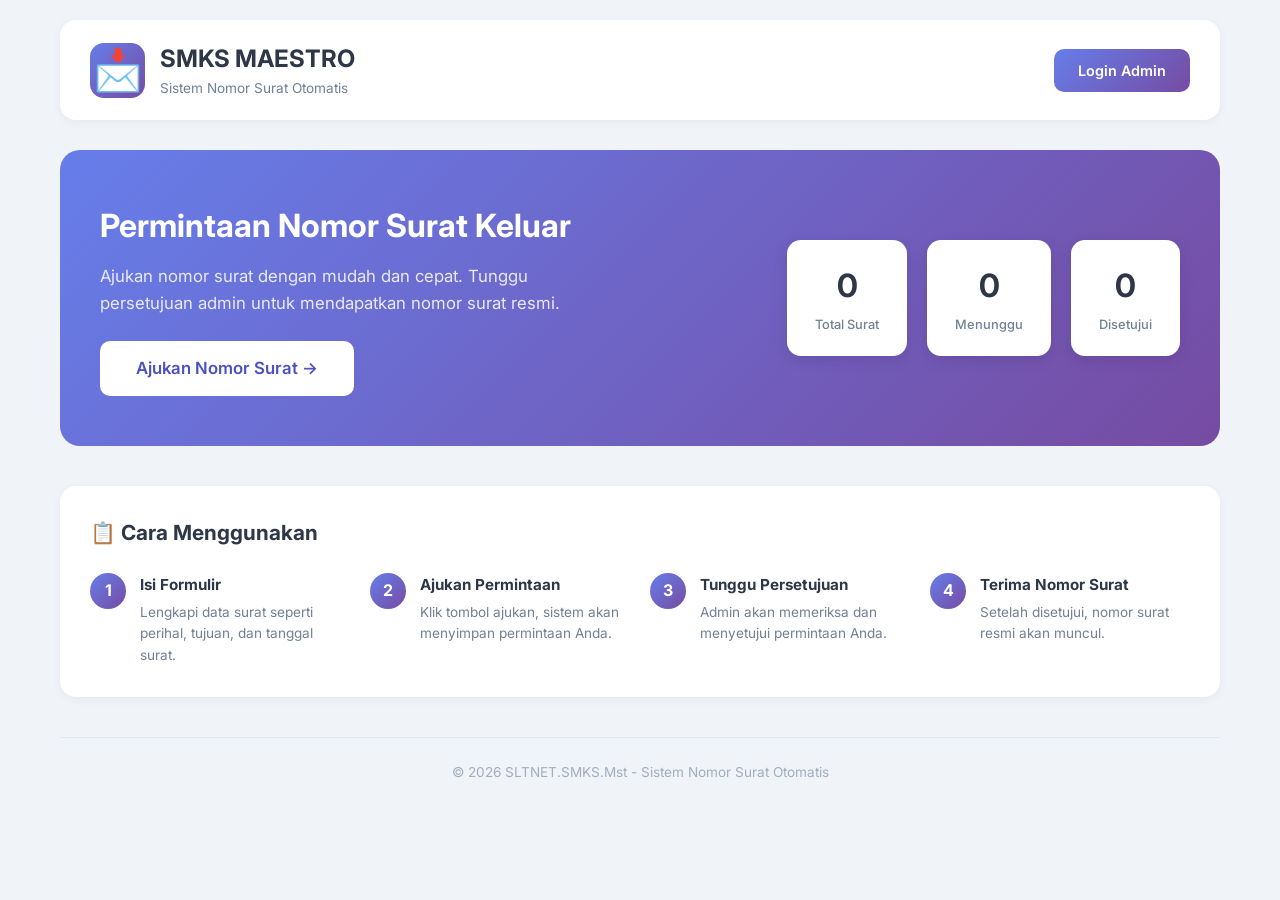
==== index.html @ 5c55c755 "First commit: SMKS MAESTRO Surat Otomatis" ====
<!DOCTYPE html>
<html lang="id">
<head>
    <meta charset="UTF-8" />
    <meta name="viewport" content="width=device-width, initial-scale=1.0" />
    <title>SMKS MAESTRO - Sistem Nomor Surat Otomatis</title>
    <link rel="stylesheet" href="assets/style.css" />
    <link href="https://fonts.googleapis.com/css2?family=Inter:wght@400;500;600;700&display=swap" rel="stylesheet" />
</head>
<body>
    <div class="container">
        <!-- Header -->
        <header class="header">
            <div class="logo-section">
                <div class="logo-icon">📩</div>
                <div>
                    <h1>SMKS MAESTRO</h1>
                    <p class="subtitle">Sistem Nomor Surat Otomatis</p>
                </div>
            </div>
            <div class="header-actions">
                <a href="login.html" class="btn btn-primary">Login Admin</a>
            </div>
        </header>

        <!-- Hero Section -->
        <section class="hero">
            <div class="hero-content">
                <h2>Permintaan Nomor Surat Keluar</h2>
                <p>Ajukan nomor surat dengan mudah dan cepat. Tunggu persetujuan admin untuk mendapatkan nomor surat resmi.</p>
                <a href="form-surat.html" class="btn btn-large btn-success">Ajukan Nomor Surat →</a>
            </div>
            <div class="hero-image">
                <div class="hero-stats">
                    <div class="stat-card">
                        <span class="stat-number" id="totalSurat">0</span>
                        <span class="stat-label">Total Surat</span>
                    </div>
                    <div class="stat-card">
                        <span class="stat-number" id="menunggu">0</span>
                        <span class="stat-label">Menunggu</span>
                    </div>
                    <div class="stat-card">
                        <span class="stat-number" id="disetujui">0</span>
                        <span class="stat-label">Disetujui</span>
                    </div>
                </div>
            </div>
        </section>

        <!-- Cara Penggunaan -->
        <section class="how-to">
            <h3>📋 Cara Menggunakan</h3>
            <div class="steps">
                <div class="step">
                    <div class="step-number">1</div>
                    <div class="step-content">
                        <h4>Isi Formulir</h4>
                        <p>Lengkapi data surat seperti perihal, tujuan, dan tanggal surat.</p>
                    </div>
                </div>
                <div class="step">
                    <div class="step-number">2</div>
                    <div class="step-content">
                        <h4>Ajukan Permintaan</h4>
                        <p>Klik tombol ajukan, sistem akan menyimpan permintaan Anda.</p>
                    </div>
                </div>
                <div class="step">
                    <div class="step-number">3</div>
                    <div class="step-content">
                        <h4>Tunggu Persetujuan</h4>
                        <p>Admin akan memeriksa dan menyetujui permintaan Anda.</p>
                    </div>
                </div>
                <div class="step">
                    <div class="step-number">4</div>
                    <div class="step-content">
                        <h4>Terima Nomor Surat</h4>
                        <p>Setelah disetujui, nomor surat resmi akan muncul.</p>
                    </div>
                </div>
            </div>
        </section>

        <!-- Footer -->
        <footer class="footer">
            <p>&copy; 2026 SLTNET.SMKS.Mst - Sistem Nomor Surat Otomatis</p>
        </footer>
    </div>

    <script src="assets/script.js"></script>
</body>
</html>
---- assets/style.css ----
/* ===== RESET & BASE ===== */
* {
    margin: 0;
    padding: 0;
    box-sizing: border-box;
}

body {
    font-family: 'Inter', -apple-system, BlinkMacSystemFont, sans-serif;
    background: #f0f4f8;
    color: #1a202c;
    line-height: 1.6;
    min-height: 100vh;
}

.container {
    max-width: 1200px;
    margin: 0 auto;
    padding: 20px;
}

/* ===== HEADER ===== */
.header {
    background: white;
    border-radius: 16px;
    padding: 20px 30px;
    box-shadow: 0 2px 10px rgba(0, 0, 0, 0.05);
    display: flex;
    justify-content: space-between;
    align-items: center;
    flex-wrap: wrap;
    gap: 15px;
    margin-bottom: 30px;
}

.logo-section {
    display: flex;
    align-items: center;
    gap: 15px;
}

.logo-icon {
    font-size: 2.5rem;
    background: linear-gradient(135deg, #667eea 0%, #764ba2 100%);
    width: 55px;
    height: 55px;
    border-radius: 14px;
    display: flex;
    align-items: center;
    justify-content: center;
}

.logo-section h1 {
    font-size: 1.5rem;
    font-weight: 700;
    color: #2d3748;
}

.subtitle {
    font-size: 0.85rem;
    color: #718096;
}

.header-actions {
    display: flex;
    gap: 10px;
    align-items: center;
    flex-wrap: wrap;
}

.admin-badge {
    background: #ebf4ff;
    color: #4c51bf;
    padding: 6px 14px;
    border-radius: 20px;
    font-size: 0.85rem;
    font-weight: 600;
}

/* ===== BUTTONS ===== */
.btn {
    display: inline-block;
    padding: 10px 24px;
    border: none;
    border-radius: 10px;
    font-size: 0.9rem;
    font-weight: 600;
    cursor: pointer;
    text-decoration: none;
    transition: all 0.2s ease;
}

.btn:hover {
    transform: translateY(-2px);
    box-shadow: 0 4px 12px rgba(0, 0, 0, 0.15);
}

.btn-primary {
    background: linear-gradient(135deg, #667eea 0%, #764ba2 100%);
    color: white;
}

.btn-success {
    background: linear-gradient(135deg, #48bb78 0%, #38a169 100%);
    color: white;
}

.btn-danger {
    background: linear-gradient(135deg, #fc8181 0%, #e53e3e 100%);
    color: white;
}

.btn-warning {
    background: linear-gradient(135deg, #f6ad55 0%, #ed8936 100%);
    color: white;
}

.btn-secondary {
    background: #e2e8f0;
    color: #2d3748;
}

.btn-large {
    padding: 14px 36px;
    font-size: 1.05rem;
}

.btn-full {
    width: 100%;
    justify-content: center;
}

.btn-filter {
    padding: 6px 16px;
    background: #edf2f7;
    color: #4a5568;
    border-radius: 20px;
    font-size: 0.85rem;
}

.btn-filter.active {
    background: #4c51bf;
    color: white;
}

/* ===== HERO ===== */
.hero {
    background: linear-gradient(135deg, #667eea 0%, #764ba2 100%);
    border-radius: 20px;
    padding: 50px 40px;
    display: flex;
    justify-content: space-between;
    align-items: center;
    flex-wrap: wrap;
    gap: 30px;
    margin-bottom: 40px;
}

.hero-content {
    flex: 1;
    min-width: 280px;
}

.hero-content h2 {
    color: white;
    font-size: 2rem;
    font-weight: 700;
    margin-bottom: 12px;
}

.hero-content p {
    color: rgba(255, 255, 255, 0.85);
    font-size: 1.05rem;
    margin-bottom: 24px;
    max-width: 500px;
}

.hero-content .btn {
    background: white;
    color: #4c51bf;
}

.hero-content .btn:hover {
    background: #f7fafc;
}

.hero-stats {
    display: flex;
    gap: 20px;
    flex-wrap: wrap;
}

.stat-card {
    background: white;
    border-radius: 14px;
    padding: 20px 28px;
    text-align: center;
    min-width: 100px;
    box-shadow: 0 4px 15px rgba(0, 0, 0, 0.1);
}

.stat-number {
    display: block;
    font-size: 2rem;
    font-weight: 700;
    color: #2d3748;
}

.stat-label {
    font-size: 0.8rem;
    color: #718096;
    font-weight: 500;
}

/* ===== HOW TO USE ===== */
.how-to {
    background: white;
    border-radius: 16px;
    padding: 30px;
    margin-bottom: 40px;
    box-shadow: 0 2px 10px rgba(0, 0, 0, 0.05);
}

.how-to h3 {
    font-size: 1.3rem;
    margin-bottom: 24px;
    color: #2d3748;
}

.steps {
    display: grid;
    grid-template-columns: repeat(auto-fit, minmax(200px, 1fr));
    gap: 20px;
}

.step {
    display: flex;
    align-items: flex-start;
    gap: 14px;
}

.step-number {
    background: linear-gradient(135deg, #667eea 0%, #764ba2 100%);
    color: white;
    width: 36px;
    height: 36px;
    border-radius: 50%;
    display: flex;
    align-items: center;
    justify-content: center;
    font-weight: 700;
    flex-shrink: 0;
}

.step-content h4 {
    font-size: 0.95rem;
    color: #2d3748;
    margin-bottom: 4px;
}

.step-content p {
    font-size: 0.85rem;
    color: #718096;
}

/* ===== FORM ===== */
.form-section {
    margin-bottom: 40px;
}

.form-card {
    background: white;
    border-radius: 16px;
    padding: 30px 35px;
    box-shadow: 0 2px 10px rgba(0, 0, 0, 0.05);
}

.form-card h3 {
    font-size: 1.3rem;
    margin-bottom: 8px;
    color: #2d3748;
}

.form-card h4 {
    font-size: 1.1rem;
    margin-bottom: 12px;
    color: #2d3748;
}

.form-info {
    color: #718096;
    margin-bottom: 24px;
    font-size: 0.95rem;
}

.form-group {
    margin-bottom: 20px;
}

.form-group label {
    display: block;
    font-weight: 600;
    font-size: 0.9rem;
    color: #2d3748;
    margin-bottom: 6px;
}

.form-group .required {
    color: #e53e3e;
}

.form-group input,
.form-group select,
.form-group textarea {
    width: 100%;
    padding: 12px 16px;
    border: 2px solid #e2e8f0;
    border-radius: 10px;
    font-size: 0.95rem;
    font-family: inherit;
    transition: border-color 0.2s;
    background: #f7fafc;
}

.form-group input:focus,
.form-group select:focus {
    outline: none;
    border-color: #667eea;
    background: white;
}

.form-group input[readonly] {
    background: #edf2f7;
    color: #4a5568;
}

.form-hint {
    display: block;
    font-size: 0.8rem;
    color: #a0aec0;
    margin-top: 4px;
}

.form-actions {
    display: flex;
    gap: 12px;
    flex-wrap: wrap;
    margin-top: 8px;
}

/* ===== PREVIEW ===== */
.preview-box {
    background: #f7fafc;
    border-radius: 12px;
    padding: 20px 24px;
    margin: 20px 0;
    border: 2px dashed #e2e8f0;
}

.preview-box h4 {
    font-size: 0.95rem;
    color: #4a5568;
    margin-bottom: 12px;
}

.preview-content {
    display: flex;
    gap: 8px;
    padding: 4px 0;
    font-size: 0.9rem;
}

.preview-label {
    font-weight: 600;
    color: #4a5568;
    min-width: 130px;
}

.preview-result {
    margin-top: 8px;
    padding-top: 10px;
    border-top: 2px solid #e2e8f0;
    font-weight: 700;
    color: #2d3748;
    font-size: 1rem;
}

.preview-note {
    font-size: 0.8rem;
    color: #e53e3e;
    margin-top: 10px;
    font-weight: 500;
}

/* ===== STATS GRID ===== */
.stats-grid {
    display: grid;
    grid-template-columns: repeat(auto-fit, minmax(160px, 1fr));
    gap: 16px;
    margin-bottom: 30px;
}

.stats-grid .stat-card {
    background: white;
    border-radius: 14px;
    padding: 20px;
    text-align: center;
    box-shadow: 0 2px 10px rgba(0, 0, 0, 0.05);
}

.stat-menunggu .stat-number {
    color: #ed8936;
}
.stat-disetujui .stat-number {
    color: #38a169;
}
.stat-ditolak .stat-number {
    color: #e53e3e;
}

/* ===== ADMIN MENU ===== */
.admin-menu {
    background: white;
    border-radius: 16px;
    padding: 30px;
    margin-bottom: 30px;
    box-shadow: 0 2px 10px rgba(0, 0, 0, 0.05);
}

.admin-menu h3 {
    font-size: 1.2rem;
    margin-bottom: 20px;
    color: #2d3748;
}

.menu-grid {
    display: grid;
    grid-template-columns: repeat(auto-fit, minmax(180px, 1fr));
    gap: 16px;
}

.menu-card {
    background: #f7fafc;
    border-radius: 12px;
    padding: 20px;
    text-align: center;
    text-decoration: none;
    color: #2d3748;
    transition: all 0.2s ease;
    border: 2px solid transparent;
}

.menu-card:hover {
    border-color: #667eea;
    transform: translateY(-3px);
    box-shadow: 0 4px 12px rgba(0, 0, 0, 0.08);
}

.menu-icon {
    font-size: 2rem;
    display: block;
    margin-bottom: 8px;
}

.menu-card h4 {
    font-size: 0.95rem;
    margin-bottom: 4px;
}

.menu-card p {
    font-size: 0.8rem;
    color: #718096;
}

/* ===== TABLES ===== */
.table-container {
    overflow-x: auto;
    margin-top: 16px;
}

table {
    width: 100%;
    border-collapse: collapse;
    font-size: 0.9rem;
}

table thead {
    background: #f7fafc;
}

table th {
    padding: 12px 16px;
    text-align: left;
    font-weight: 600;
    color: #4a5568;
    border-bottom: 2px solid #e2e8f0;
}

table td {
    padding: 12px 16px;
    border-bottom: 1px solid #e2e8f0;
    vertical-align: middle;
}

table tr:hover {
    background: #f7fafc;
}

.status-badge {
    padding: 4px 12px;
    border-radius: 20px;
    font-size: 0.75rem;
    font-weight: 600;
    display: inline-block;
}

.status-menunggu {
    background: #fefcbf;
    color: #975a16;
}

.status-disetujui {
    background: #c6f6d5;
    color: #276749;
}

.status-ditolak {
    background: #fed7d7;
    color: #9b2c2c;
}

/* ===== LOGIN ===== */
.login-container {
    display: flex;
    justify-content: center;
    align-items: center;
    min-height: 80vh;
}

.login-card {
    background: white;
    border-radius: 20px;
    padding: 40px 45px;
    max-width: 420px;
    width: 100%;
    box-shadow: 0 10px 40px rgba(0, 0, 0, 0.08);
}

.login-header {
    text-align: center;
    margin-bottom: 30px;
}

.login-icon {
    font-size: 3.5rem;
    display: block;
    margin-bottom: 10px;
}

.login-header h2 {
    font-size: 1.5rem;
    color: #2d3748;
}

.login-header p {
    color: #718096;
    font-size: 0.9rem;
}

.login-footer {
    text-align: center;
    margin-top: 20px;
    font-size: 0.9rem;
}

.login-footer a {
    color: #667eea;
    text-decoration: none;
}

/* ===== SETTINGS ===== */
.setting-section {
    margin-bottom: 24px;
}

.setting-card {
    background: white;
    border-radius: 16px;
    padding: 25px 30px;
    box-shadow: 0 2px 10px rgba(0, 0, 0, 0.05);
}

.setting-danger {
    border-left: 4px solid #e53e3e;
}

.setting-card h4 {
    font-size: 1.05rem;
    color: #2d3748;
    margin-bottom: 6px;
}

.setting-desc {
    color: #718096;
    font-size: 0.9rem;
    margin-bottom: 16px;
}

.info-card {
    background: white;
    border-radius: 16px;
    padding: 25px 30px;
    box-shadow: 0 2px 10px rgba(0, 0, 0, 0.05);
    margin-bottom: 24px;
}

.info-grid {
    display: grid;
    grid-template-columns: repeat(auto-fit, minmax(150px, 1fr));
    gap: 16px;
}

.info-item {
    padding: 10px 0;
}

.info-label {
    display: block;
    font-size: 0.8rem;
    color: #a0aec0;
    font-weight: 500;
}

.info-value {
    display: block;
    font-size: 1.3rem;
    font-weight: 700;
    color: #2d3748;
}

/* ===== ALERT ===== */
.alert {
    padding: 14px 18px;
    border-radius: 10px;
    margin: 12px 0;
    font-weight: 500;
    display: none;
}

.alert-success {
    background: #c6f6d5;
    color: #276749;
    border: 1px solid #9ae6b4;
    display: block;
}

.alert-danger {
    background: #fed7d7;
    color: #9b2c2c;
    border: 1px solid #feb2b2;
    display: block;
}

.alert-warning {
    background: #fefcbf;
    color: #975a16;
    border: 1px solid #f6e05e;
    display: block;
}

.alert-info {
    background: #bee3f8;
    color: #2a69ac;
    border: 1px solid #90cdf4;
    display: block;
}

/* ===== FILTER ===== */
.filter-actions {
    display: flex;
    gap: 8px;
    flex-wrap: wrap;
    margin: 16px 0 12px;
}

/* ===== FOOTER ===== */
.footer {
    text-align: center;
    padding: 24px 0 12px;
    color: #a0aec0;
    font-size: 0.85rem;
    border-top: 1px solid #e2e8f0;
    margin-top: 20px;
}

/* ===== RESPONSIVE ===== */
@media (max-width: 768px) {
    .header {
        flex-direction: column;
        align-items: stretch;
        text-align: center;
        padding: 16px 20px;
    }

    .logo-section {
        justify-content: center;
    }

    .hero {
        padding: 30px 20px;
        text-align: center;
    }

    .hero-content p {
        margin-left: auto;
        margin-right: auto;
    }

    .form-card {
        padding: 20px;
    }

    .login-card {
        padding: 30px 24px;
    }

    .stats-grid {
        grid-template-columns: repeat(2, 1fr);
    }

    .menu-grid {
        grid-template-columns: repeat(2, 1fr);
    }

    .steps {
        grid-template-columns: 1fr;
    }

    .preview-content {
        flex-direction: column;
        gap: 2px;
    }

    .preview-label {
        min-width: unset;
    }

    .form-actions {
        flex-direction: column;
    }

    .form-actions .btn {
        width: 100%;
        text-align: center;
    }
}

@media (max-width: 480px) {
    .container {
        padding: 12px;
    }

    .hero-content h2 {
        font-size: 1.5rem;
    }

    .stats-grid {
        grid-template-columns: 1fr 1fr;
    }

    .menu-grid {
        grid-template-columns: 1fr 1fr;
    }

    .stat-card {
        padding: 14px 16px;
    }

    .stat-number {
        font-size: 1.5rem;
    }

    .header-actions {
        justify-content: center;
    }
}
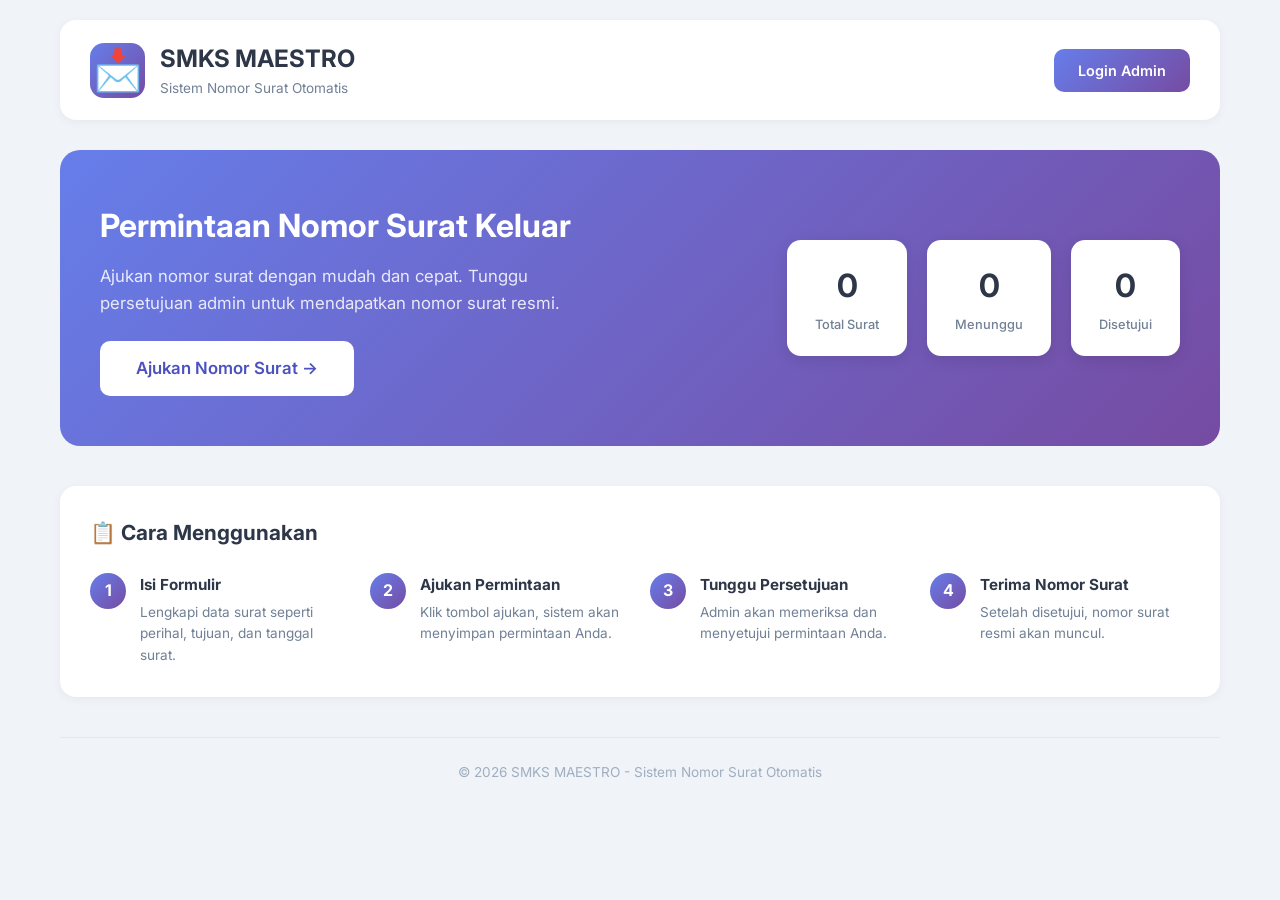
==== commit de0974d6: "SMKS MAESTRO - Sistem Nomor Surat Otomatis UPDATE" ====
--- a/index.html
+++ b/index.html
@@ -30,20 +30,18 @@
                 <p>Ajukan nomor surat dengan mudah dan cepat. Tunggu persetujuan admin untuk mendapatkan nomor surat resmi.</p>
                 <a href="form-surat.html" class="btn btn-large btn-success">Ajukan Nomor Surat →</a>
             </div>
-            <div class="hero-image">
-                <div class="hero-stats">
-                    <div class="stat-card">
-                        <span class="stat-number" id="totalSurat">0</span>
-                        <span class="stat-label">Total Surat</span>
-                    </div>
-                    <div class="stat-card">
-                        <span class="stat-number" id="menunggu">0</span>
-                        <span class="stat-label">Menunggu</span>
-                    </div>
-                    <div class="stat-card">
-                        <span class="stat-number" id="disetujui">0</span>
-                        <span class="stat-label">Disetujui</span>
-                    </div>
+            <div class="hero-stats">
+                <div class="stat-card">
+                    <span class="stat-number" id="totalSurat">0</span>
+                    <span class="stat-label">Total Surat</span>
+                </div>
+                <div class="stat-card">
+                    <span class="stat-number" id="menunggu">0</span>
+                    <span class="stat-label">Menunggu</span>
+                </div>
+                <div class="stat-card">
+                    <span class="stat-number" id="disetujui">0</span>
+                    <span class="stat-label">Disetujui</span>
                 </div>
             </div>
         </section>
@@ -83,9 +81,8 @@
             </div>
         </section>
 
-        <!-- Footer -->
         <footer class="footer">
-            <p>&copy; 2026 SLTNET.SMKS.Mst - Sistem Nomor Surat Otomatis</p>
+            <p>&copy; 2026 SMKS MAESTRO - Sistem Nomor Surat Otomatis</p>
         </footer>
     </div>
 
--- a/assets/style.css
+++ b/assets/style.css
@@ -24,7 +24,7 @@
     background: white;
     border-radius: 16px;
     padding: 20px 30px;
-    box-shadow: 0 2px 10px rgba(0, 0, 0, 0.05);
+    box-shadow: 0 2px 10px rgba(0,0,0,0.05);
     display: flex;
     justify-content: space-between;
     align-items: center;
@@ -92,43 +92,16 @@
 
 .btn:hover {
     transform: translateY(-2px);
-    box-shadow: 0 4px 12px rgba(0, 0, 0, 0.15);
-}
-
-.btn-primary {
-    background: linear-gradient(135deg, #667eea 0%, #764ba2 100%);
-    color: white;
-}
-
-.btn-success {
-    background: linear-gradient(135deg, #48bb78 0%, #38a169 100%);
-    color: white;
-}
-
-.btn-danger {
-    background: linear-gradient(135deg, #fc8181 0%, #e53e3e 100%);
-    color: white;
-}
-
-.btn-warning {
-    background: linear-gradient(135deg, #f6ad55 0%, #ed8936 100%);
-    color: white;
-}
-
-.btn-secondary {
-    background: #e2e8f0;
-    color: #2d3748;
-}
-
-.btn-large {
-    padding: 14px 36px;
-    font-size: 1.05rem;
-}
-
-.btn-full {
-    width: 100%;
-    justify-content: center;
-}
+    box-shadow: 0 4px 12px rgba(0,0,0,0.15);
+}
+
+.btn-primary { background: linear-gradient(135deg, #667eea 0%, #764ba2 100%); color: white; }
+.btn-success { background: linear-gradient(135deg, #48bb78 0%, #38a169 100%); color: white; }
+.btn-danger { background: linear-gradient(135deg, #fc8181 0%, #e53e3e 100%); color: white; }
+.btn-warning { background: linear-gradient(135deg, #f6ad55 0%, #ed8936 100%); color: white; }
+.btn-secondary { background: #e2e8f0; color: #2d3748; }
+.btn-large { padding: 14px 36px; font-size: 1.05rem; }
+.btn-full { width: 100%; justify-content: center; }
 
 .btn-filter {
     padding: 6px 16px;
@@ -156,33 +129,11 @@
     margin-bottom: 40px;
 }
 
-.hero-content {
-    flex: 1;
-    min-width: 280px;
-}
-
-.hero-content h2 {
-    color: white;
-    font-size: 2rem;
-    font-weight: 700;
-    margin-bottom: 12px;
-}
-
-.hero-content p {
-    color: rgba(255, 255, 255, 0.85);
-    font-size: 1.05rem;
-    margin-bottom: 24px;
-    max-width: 500px;
-}
-
-.hero-content .btn {
-    background: white;
-    color: #4c51bf;
-}
-
-.hero-content .btn:hover {
-    background: #f7fafc;
-}
+.hero-content { flex: 1; min-width: 280px; }
+.hero-content h2 { color: white; font-size: 2rem; font-weight: 700; margin-bottom: 12px; }
+.hero-content p { color: rgba(255,255,255,0.85); font-size: 1.05rem; margin-bottom: 24px; max-width: 500px; }
+.hero-content .btn { background: white; color: #4c51bf; }
+.hero-content .btn:hover { background: #f7fafc; }
 
 .hero-stats {
     display: flex;
@@ -196,21 +147,11 @@
     padding: 20px 28px;
     text-align: center;
     min-width: 100px;
-    box-shadow: 0 4px 15px rgba(0, 0, 0, 0.1);
-}
-
-.stat-number {
-    display: block;
-    font-size: 2rem;
-    font-weight: 700;
-    color: #2d3748;
-}
-
-.stat-label {
-    font-size: 0.8rem;
-    color: #718096;
-    font-weight: 500;
-}
+    box-shadow: 0 4px 15px rgba(0,0,0,0.1);
+}
+
+.stat-number { display: block; font-size: 2rem; font-weight: 700; color: #2d3748; }
+.stat-label { font-size: 0.8rem; color: #718096; font-weight: 500; }
 
 /* ===== HOW TO USE ===== */
 .how-to {
@@ -218,14 +159,10 @@
     border-radius: 16px;
     padding: 30px;
     margin-bottom: 40px;
-    box-shadow: 0 2px 10px rgba(0, 0, 0, 0.05);
-}
-
-.how-to h3 {
-    font-size: 1.3rem;
-    margin-bottom: 24px;
-    color: #2d3748;
-}
+    box-shadow: 0 2px 10px rgba(0,0,0,0.05);
+}
+
+.how-to h3 { font-size: 1.3rem; margin-bottom: 24px; color: #2d3748; }
 
 .steps {
     display: grid;
@@ -252,66 +189,27 @@
     flex-shrink: 0;
 }
 
-.step-content h4 {
-    font-size: 0.95rem;
-    color: #2d3748;
-    margin-bottom: 4px;
-}
-
-.step-content p {
-    font-size: 0.85rem;
-    color: #718096;
-}
+.step-content h4 { font-size: 0.95rem; color: #2d3748; margin-bottom: 4px; }
+.step-content p { font-size: 0.85rem; color: #718096; }
 
 /* ===== FORM ===== */
-.form-section {
-    margin-bottom: 40px;
-}
+.form-section { margin-bottom: 40px; }
 
 .form-card {
     background: white;
     border-radius: 16px;
     padding: 30px 35px;
-    box-shadow: 0 2px 10px rgba(0, 0, 0, 0.05);
-}
-
-.form-card h3 {
-    font-size: 1.3rem;
-    margin-bottom: 8px;
-    color: #2d3748;
-}
-
-.form-card h4 {
-    font-size: 1.1rem;
-    margin-bottom: 12px;
-    color: #2d3748;
-}
-
-.form-info {
-    color: #718096;
-    margin-bottom: 24px;
-    font-size: 0.95rem;
-}
-
-.form-group {
-    margin-bottom: 20px;
-}
-
-.form-group label {
-    display: block;
-    font-weight: 600;
-    font-size: 0.9rem;
-    color: #2d3748;
-    margin-bottom: 6px;
-}
-
-.form-group .required {
-    color: #e53e3e;
-}
-
-.form-group input,
-.form-group select,
-.form-group textarea {
+    box-shadow: 0 2px 10px rgba(0,0,0,0.05);
+}
+
+.form-card h3 { font-size: 1.3rem; margin-bottom: 8px; color: #2d3748; }
+.form-card h4 { font-size: 1.1rem; margin-bottom: 12px; color: #2d3748; }
+.form-info { color: #718096; margin-bottom: 24px; font-size: 0.95rem; }
+
+.form-group { margin-bottom: 20px; }
+.form-group label { display: block; font-weight: 600; font-size: 0.9rem; color: #2d3748; margin-bottom: 6px; }
+.form-group .required { color: #e53e3e; }
+.form-group input, .form-group select {
     width: 100%;
     padding: 12px 16px;
     border: 2px solid #e2e8f0;
@@ -321,25 +219,16 @@
     transition: border-color 0.2s;
     background: #f7fafc;
 }
-
-.form-group input:focus,
-.form-group select:focus {
+.form-group input:focus, .form-group select:focus {
     outline: none;
     border-color: #667eea;
     background: white;
 }
-
 .form-group input[readonly] {
     background: #edf2f7;
     color: #4a5568;
 }
-
-.form-hint {
-    display: block;
-    font-size: 0.8rem;
-    color: #a0aec0;
-    margin-top: 4px;
-}
+.form-hint { display: block; font-size: 0.8rem; color: #a0aec0; margin-top: 4px; }
 
 .form-actions {
     display: flex;
@@ -356,41 +245,11 @@
     margin: 20px 0;
     border: 2px dashed #e2e8f0;
 }
-
-.preview-box h4 {
-    font-size: 0.95rem;
-    color: #4a5568;
-    margin-bottom: 12px;
-}
-
-.preview-content {
-    display: flex;
-    gap: 8px;
-    padding: 4px 0;
-    font-size: 0.9rem;
-}
-
-.preview-label {
-    font-weight: 600;
-    color: #4a5568;
-    min-width: 130px;
-}
-
-.preview-result {
-    margin-top: 8px;
-    padding-top: 10px;
-    border-top: 2px solid #e2e8f0;
-    font-weight: 700;
-    color: #2d3748;
-    font-size: 1rem;
-}
-
-.preview-note {
-    font-size: 0.8rem;
-    color: #e53e3e;
-    margin-top: 10px;
-    font-weight: 500;
-}
+.preview-box h4 { font-size: 0.95rem; color: #4a5568; margin-bottom: 12px; }
+.preview-content { display: flex; gap: 8px; padding: 4px 0; font-size: 0.9rem; flex-wrap: wrap; }
+.preview-label { font-weight: 600; color: #4a5568; min-width: 130px; }
+.preview-result { margin-top: 8px; padding-top: 10px; border-top: 2px solid #e2e8f0; font-weight: 700; color: #2d3748; font-size: 1rem; }
+.preview-note { font-size: 0.8rem; color: #e53e3e; margin-top: 10px; font-weight: 500; }
 
 /* ===== STATS GRID ===== */
 .stats-grid {
@@ -399,24 +258,10 @@
     gap: 16px;
     margin-bottom: 30px;
 }
-
-.stats-grid .stat-card {
-    background: white;
-    border-radius: 14px;
-    padding: 20px;
-    text-align: center;
-    box-shadow: 0 2px 10px rgba(0, 0, 0, 0.05);
-}
-
-.stat-menunggu .stat-number {
-    color: #ed8936;
-}
-.stat-disetujui .stat-number {
-    color: #38a169;
-}
-.stat-ditolak .stat-number {
-    color: #e53e3e;
-}
+.stats-grid .stat-card { background: white; border-radius: 14px; padding: 20px; text-align: center; box-shadow: 0 2px 10px rgba(0,0,0,0.05); }
+.stat-menunggu .stat-number { color: #ed8936; }
+.stat-disetujui .stat-number { color: #38a169; }
+.stat-ditolak .stat-number { color: #e53e3e; }
 
 /* ===== ADMIN MENU ===== */
 .admin-menu {
@@ -424,21 +269,14 @@
     border-radius: 16px;
     padding: 30px;
     margin-bottom: 30px;
-    box-shadow: 0 2px 10px rgba(0, 0, 0, 0.05);
-}
-
-.admin-menu h3 {
-    font-size: 1.2rem;
-    margin-bottom: 20px;
-    color: #2d3748;
-}
-
+    box-shadow: 0 2px 10px rgba(0,0,0,0.05);
+}
+.admin-menu h3 { font-size: 1.2rem; margin-bottom: 20px; color: #2d3748; }
 .menu-grid {
     display: grid;
     grid-template-columns: repeat(auto-fit, minmax(180px, 1fr));
     gap: 16px;
 }
-
 .menu-card {
     background: #f7fafc;
     border-radius: 12px;
@@ -449,62 +287,18 @@
     transition: all 0.2s ease;
     border: 2px solid transparent;
 }
-
-.menu-card:hover {
-    border-color: #667eea;
-    transform: translateY(-3px);
-    box-shadow: 0 4px 12px rgba(0, 0, 0, 0.08);
-}
-
-.menu-icon {
-    font-size: 2rem;
-    display: block;
-    margin-bottom: 8px;
-}
-
-.menu-card h4 {
-    font-size: 0.95rem;
-    margin-bottom: 4px;
-}
-
-.menu-card p {
-    font-size: 0.8rem;
-    color: #718096;
-}
+.menu-card:hover { border-color: #667eea; transform: translateY(-3px); box-shadow: 0 4px 12px rgba(0,0,0,0.08); }
+.menu-icon { font-size: 2rem; display: block; margin-bottom: 8px; }
+.menu-card h4 { font-size: 0.95rem; margin-bottom: 4px; }
+.menu-card p { font-size: 0.8rem; color: #718096; }
 
 /* ===== TABLES ===== */
-.table-container {
-    overflow-x: auto;
-    margin-top: 16px;
-}
-
-table {
-    width: 100%;
-    border-collapse: collapse;
-    font-size: 0.9rem;
-}
-
-table thead {
-    background: #f7fafc;
-}
-
-table th {
-    padding: 12px 16px;
-    text-align: left;
-    font-weight: 600;
-    color: #4a5568;
-    border-bottom: 2px solid #e2e8f0;
-}
-
-table td {
-    padding: 12px 16px;
-    border-bottom: 1px solid #e2e8f0;
-    vertical-align: middle;
-}
-
-table tr:hover {
-    background: #f7fafc;
-}
+.table-container { overflow-x: auto; margin-top: 16px; }
+table { width: 100%; border-collapse: collapse; font-size: 0.9rem; }
+table thead { background: #f7fafc; }
+table th { padding: 12px 16px; text-align: left; font-weight: 600; color: #4a5568; border-bottom: 2px solid #e2e8f0; }
+table td { padding: 12px 16px; border-bottom: 1px solid #e2e8f0; vertical-align: middle; }
+table tr:hover { background: #f7fafc; }
 
 .status-badge {
     padding: 4px 12px;
@@ -513,21 +307,9 @@
     font-weight: 600;
     display: inline-block;
 }
-
-.status-menunggu {
-    background: #fefcbf;
-    color: #975a16;
-}
-
-.status-disetujui {
-    background: #c6f6d5;
-    color: #276749;
-}
-
-.status-ditolak {
-    background: #fed7d7;
-    color: #9b2c2c;
-}
+.status-menunggu { background: #fefcbf; color: #975a16; }
+.status-disetujui { background: #c6f6d5; color: #276749; }
+.status-ditolak { background: #fed7d7; color: #9b2c2c; }
 
 /* ===== LOGIN ===== */
 .login-container {
@@ -536,107 +318,48 @@
     align-items: center;
     min-height: 80vh;
 }
-
 .login-card {
     background: white;
     border-radius: 20px;
     padding: 40px 45px;
     max-width: 420px;
     width: 100%;
-    box-shadow: 0 10px 40px rgba(0, 0, 0, 0.08);
-}
-
-.login-header {
-    text-align: center;
-    margin-bottom: 30px;
-}
-
-.login-icon {
-    font-size: 3.5rem;
-    display: block;
-    margin-bottom: 10px;
-}
-
-.login-header h2 {
-    font-size: 1.5rem;
-    color: #2d3748;
-}
-
-.login-header p {
-    color: #718096;
-    font-size: 0.9rem;
-}
-
-.login-footer {
-    text-align: center;
-    margin-top: 20px;
-    font-size: 0.9rem;
-}
-
-.login-footer a {
-    color: #667eea;
-    text-decoration: none;
-}
+    box-shadow: 0 10px 40px rgba(0,0,0,0.08);
+}
+.login-header { text-align: center; margin-bottom: 30px; }
+.login-icon { font-size: 3.5rem; display: block; margin-bottom: 10px; }
+.login-header h2 { font-size: 1.5rem; color: #2d3748; }
+.login-header p { color: #718096; font-size: 0.9rem; }
+.login-footer { text-align: center; margin-top: 20px; font-size: 0.9rem; }
+.login-footer a { color: #667eea; text-decoration: none; }
 
 /* ===== SETTINGS ===== */
-.setting-section {
+.setting-section { margin-bottom: 24px; }
+.setting-card {
+    background: white;
+    border-radius: 16px;
+    padding: 25px 30px;
+    box-shadow: 0 2px 10px rgba(0,0,0,0.05);
+}
+.setting-danger { border-left: 4px solid #e53e3e; }
+.setting-card h4 { font-size: 1.05rem; color: #2d3748; margin-bottom: 6px; }
+.setting-desc { color: #718096; font-size: 0.9rem; margin-bottom: 16px; }
+
+.info-card {
+    background: white;
+    border-radius: 16px;
+    padding: 25px 30px;
+    box-shadow: 0 2px 10px rgba(0,0,0,0.05);
     margin-bottom: 24px;
 }
-
-.setting-card {
-    background: white;
-    border-radius: 16px;
-    padding: 25px 30px;
-    box-shadow: 0 2px 10px rgba(0, 0, 0, 0.05);
-}
-
-.setting-danger {
-    border-left: 4px solid #e53e3e;
-}
-
-.setting-card h4 {
-    font-size: 1.05rem;
-    color: #2d3748;
-    margin-bottom: 6px;
-}
-
-.setting-desc {
-    color: #718096;
-    font-size: 0.9rem;
-    margin-bottom: 16px;
-}
-
-.info-card {
-    background: white;
-    border-radius: 16px;
-    padding: 25px 30px;
-    box-shadow: 0 2px 10px rgba(0, 0, 0, 0.05);
-    margin-bottom: 24px;
-}
-
 .info-grid {
     display: grid;
     grid-template-columns: repeat(auto-fit, minmax(150px, 1fr));
     gap: 16px;
 }
-
-.info-item {
-    padding: 10px 0;
-}
-
-.info-label {
-    display: block;
-    font-size: 0.8rem;
-    color: #a0aec0;
-    font-weight: 500;
-}
-
-.info-value {
-    display: block;
-    font-size: 1.3rem;
-    font-weight: 700;
-    color: #2d3748;
-}
+.info-item { padding: 10px 0; }
+.info-label { display: block; font-size: 0.8rem; color: #a0aec0; font-weight: 500; }
+.info-value { display: block; font-size: 1.3rem; font-weight: 700; color: #2d3748; }
 
 /* ===== ALERT ===== */
 .alert {
@@ -646,34 +369,10 @@
     font-weight: 500;
     display: none;
 }
-
-.alert-success {
-    background: #c6f6d5;
-    color: #276749;
-    border: 1px solid #9ae6b4;
-    display: block;
-}
-
-.alert-danger {
-    background: #fed7d7;
-    color: #9b2c2c;
-    border: 1px solid #feb2b2;
-    display: block;
-}
-
-.alert-warning {
-    background: #fefcbf;
-    color: #975a16;
-    border: 1px solid #f6e05e;
-    display: block;
-}
-
-.alert-info {
-    background: #bee3f8;
-    color: #2a69ac;
-    border: 1px solid #90cdf4;
-    display: block;
-}
+.alert-success { background: #c6f6d5; color: #276749; border: 1px solid #9ae6b4; display: block; }
+.alert-danger { background: #fed7d7; color: #9b2c2c; border: 1px solid #feb2b2; display: block; }
+.alert-warning { background: #fefcbf; color: #975a16; border: 1px solid #f6e05e; display: block; }
+.alert-info { background: #bee3f8; color: #2a69ac; border: 1px solid #90cdf4; display: block; }
 
 /* ===== FILTER ===== */
 .filter-actions {
@@ -695,92 +394,27 @@
 
 /* ===== RESPONSIVE ===== */
 @media (max-width: 768px) {
-    .header {
-        flex-direction: column;
-        align-items: stretch;
-        text-align: center;
-        padding: 16px 20px;
-    }
-
-    .logo-section {
-        justify-content: center;
-    }
-
-    .hero {
-        padding: 30px 20px;
-        text-align: center;
-    }
-
-    .hero-content p {
-        margin-left: auto;
-        margin-right: auto;
-    }
-
-    .form-card {
-        padding: 20px;
-    }
-
-    .login-card {
-        padding: 30px 24px;
-    }
-
-    .stats-grid {
-        grid-template-columns: repeat(2, 1fr);
-    }
-
-    .menu-grid {
-        grid-template-columns: repeat(2, 1fr);
-    }
-
-    .steps {
-        grid-template-columns: 1fr;
-    }
-
-    .preview-content {
-        flex-direction: column;
-        gap: 2px;
-    }
-
-    .preview-label {
-        min-width: unset;
-    }
-
-    .form-actions {
-        flex-direction: column;
-    }
-
-    .form-actions .btn {
-        width: 100%;
-        text-align: center;
-    }
+    .header { flex-direction: column; align-items: stretch; text-align: center; padding: 16px 20px; }
+    .logo-section { justify-content: center; }
+    .hero { padding: 30px 20px; text-align: center; }
+    .hero-content p { margin-left: auto; margin-right: auto; }
+    .form-card { padding: 20px; }
+    .login-card { padding: 30px 24px; }
+    .stats-grid { grid-template-columns: repeat(2, 1fr); }
+    .menu-grid { grid-template-columns: repeat(2, 1fr); }
+    .steps { grid-template-columns: 1fr; }
+    .preview-content { flex-direction: column; gap: 2px; }
+    .preview-label { min-width: unset; }
+    .form-actions { flex-direction: column; }
+    .form-actions .btn { width: 100%; text-align: center; }
 }
 
 @media (max-width: 480px) {
-    .container {
-        padding: 12px;
-    }
-
-    .hero-content h2 {
-        font-size: 1.5rem;
-    }
-
-    .stats-grid {
-        grid-template-columns: 1fr 1fr;
-    }
-
-    .menu-grid {
-        grid-template-columns: 1fr 1fr;
-    }
-
-    .stat-card {
-        padding: 14px 16px;
-    }
-
-    .stat-number {
-        font-size: 1.5rem;
-    }
-
-    .header-actions {
-        justify-content: center;
-    }
+    .container { padding: 12px; }
+    .hero-content h2 { font-size: 1.5rem; }
+    .stats-grid { grid-template-columns: 1fr 1fr; }
+    .menu-grid { grid-template-columns: 1fr 1fr; }
+    .stat-card { padding: 14px 16px; }
+    .stat-number { font-size: 1.5rem; }
+    .header-actions { justify-content: center; }
 }
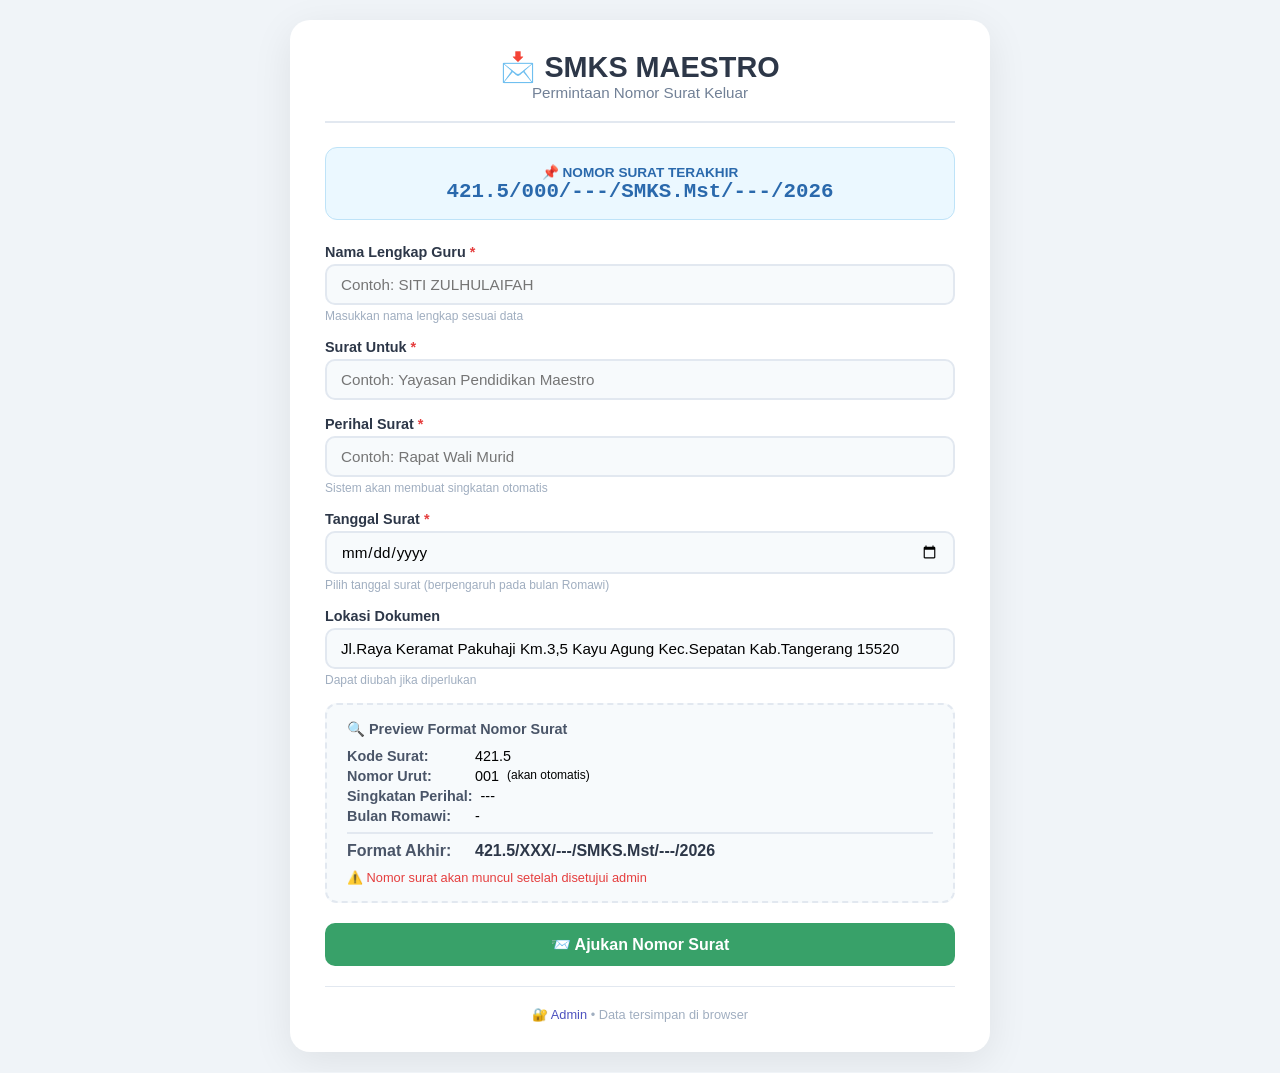
==== commit 76dd8bc4: "mengubah website" ====
--- a/index.html
+++ b/index.html
@@ -3,89 +3,412 @@
 <head>
     <meta charset="UTF-8" />
     <meta name="viewport" content="width=device-width, initial-scale=1.0" />
-    <title>SMKS MAESTRO - Sistem Nomor Surat Otomatis</title>
-    <link rel="stylesheet" href="assets/style.css" />
-    <link href="https://fonts.googleapis.com/css2?family=Inter:wght@400;500;600;700&display=swap" rel="stylesheet" />
+    <title>SMKS MAESTRO - Permintaan Nomor Surat</title>
+    <style>
+        * { margin: 0; padding: 0; box-sizing: border-box; }
+        body {
+            font-family: 'Segoe UI', Tahoma, Geneva, Verdana, sans-serif;
+            background: #f0f4f8;
+            padding: 20px;
+            display: flex;
+            justify-content: center;
+            align-items: center;
+            min-height: 100vh;
+        }
+        .container {
+            max-width: 700px;
+            width: 100%;
+            background: white;
+            border-radius: 20px;
+            padding: 30px 35px;
+            box-shadow: 0 10px 40px rgba(0,0,0,0.08);
+        }
+        .header {
+            text-align: center;
+            margin-bottom: 24px;
+            padding-bottom: 20px;
+            border-bottom: 2px solid #e2e8f0;
+        }
+        .header h1 { font-size: 1.8rem; color: #2d3748; }
+        .header p { color: #718096; font-size: 0.95rem; }
+
+        .info-surat {
+            background: #ebf8ff;
+            border-radius: 12px;
+            padding: 16px 20px;
+            margin-bottom: 24px;
+            text-align: center;
+            border: 1px solid #bee3f8;
+        }
+        .info-surat .label { font-size: 0.85rem; color: #2a69ac; font-weight: 600; }
+        .info-surat .nomor { font-size: 1.3rem; font-weight: 700; color: #2a69ac; font-family: monospace; }
+
+        .form-group { margin-bottom: 16px; }
+        .form-group label { display: block; font-weight: 600; font-size: 0.9rem; color: #2d3748; margin-bottom: 4px; }
+        .form-group .required { color: #e53e3e; }
+        .form-group input, .form-group select, .form-group textarea {
+            width: 100%;
+            padding: 10px 14px;
+            border: 2px solid #e2e8f0;
+            border-radius: 10px;
+            font-size: 0.95rem;
+            background: #f7fafc;
+            transition: border-color 0.2s;
+            font-family: inherit;
+        }
+        .form-group input:focus, .form-group select:focus, .form-group textarea:focus {
+            outline: none;
+            border-color: #4c51bf;
+            background: white;
+        }
+        .form-group input[readonly] { background: #edf2f7; color: #4a5568; }
+        .form-hint { font-size: 0.75rem; color: #a0aec0; margin-top: 4px; }
+
+        .preview-box {
+            background: #f7fafc;
+            border-radius: 12px;
+            padding: 16px 20px;
+            margin: 16px 0 20px;
+            border: 2px dashed #e2e8f0;
+        }
+        .preview-box h4 { font-size: 0.9rem; color: #4a5568; margin-bottom: 8px; }
+        .preview-row { display: flex; gap: 8px; padding: 2px 0; font-size: 0.9rem; flex-wrap: wrap; }
+        .preview-label { font-weight: 600; color: #4a5568; min-width: 120px; }
+        .preview-result { margin-top: 6px; padding-top: 8px; border-top: 2px solid #e2e8f0; font-weight: 700; color: #2d3748; font-size: 1rem; }
+        .preview-note { font-size: 0.8rem; color: #e53e3e; margin-top: 8px; }
+
+        .btn {
+            padding: 12px 28px;
+            border: none;
+            border-radius: 10px;
+            font-size: 1rem;
+            font-weight: 600;
+            cursor: pointer;
+            transition: all 0.2s;
+            width: 100%;
+        }
+        .btn:hover { transform: translateY(-2px); box-shadow: 0 4px 12px rgba(0,0,0,0.15); }
+        .btn-primary { background: #4c51bf; color: white; }
+        .btn-success { background: #38a169; color: white; }
+        .btn-secondary { background: #e2e8f0; color: #2d3748; }
+
+        .alert { padding: 12px 16px; border-radius: 10px; margin: 12px 0; font-weight: 500; display: none; }
+        .alert-success { background: #c6f6d5; color: #276749; display: block; }
+        .alert-danger { background: #fed7d7; color: #9b2c2c; display: block; }
+        .alert-warning { background: #fefcbf; color: #975a16; display: block; }
+
+        .footer {
+            text-align: center;
+            padding-top: 20px;
+            margin-top: 20px;
+            border-top: 1px solid #e2e8f0;
+            color: #a0aec0;
+            font-size: 0.8rem;
+        }
+        .footer a { color: #4c51bf; text-decoration: none; }
+
+        @media (max-width: 600px) {
+            .container { padding: 20px; }
+            .header h1 { font-size: 1.4rem; }
+            .preview-row { flex-direction: column; gap: 2px; }
+            .preview-label { min-width: unset; }
+        }
+    </style>
 </head>
 <body>
-    <div class="container">
-        <!-- Header -->
-        <header class="header">
-            <div class="logo-section">
-                <div class="logo-icon">📩</div>
-                <div>
-                    <h1>SMKS MAESTRO</h1>
-                    <p class="subtitle">Sistem Nomor Surat Otomatis</p>
-                </div>
-            </div>
-            <div class="header-actions">
-                <a href="login.html" class="btn btn-primary">Login Admin</a>
-            </div>
-        </header>
-
-        <!-- Hero Section -->
-        <section class="hero">
-            <div class="hero-content">
-                <h2>Permintaan Nomor Surat Keluar</h2>
-                <p>Ajukan nomor surat dengan mudah dan cepat. Tunggu persetujuan admin untuk mendapatkan nomor surat resmi.</p>
-                <a href="form-surat.html" class="btn btn-large btn-success">Ajukan Nomor Surat →</a>
-            </div>
-            <div class="hero-stats">
-                <div class="stat-card">
-                    <span class="stat-number" id="totalSurat">0</span>
-                    <span class="stat-label">Total Surat</span>
-                </div>
-                <div class="stat-card">
-                    <span class="stat-number" id="menunggu">0</span>
-                    <span class="stat-label">Menunggu</span>
-                </div>
-                <div class="stat-card">
-                    <span class="stat-number" id="disetujui">0</span>
-                    <span class="stat-label">Disetujui</span>
-                </div>
-            </div>
-        </section>
-
-        <!-- Cara Penggunaan -->
-        <section class="how-to">
-            <h3>📋 Cara Menggunakan</h3>
-            <div class="steps">
-                <div class="step">
-                    <div class="step-number">1</div>
-                    <div class="step-content">
-                        <h4>Isi Formulir</h4>
-                        <p>Lengkapi data surat seperti perihal, tujuan, dan tanggal surat.</p>
-                    </div>
-                </div>
-                <div class="step">
-                    <div class="step-number">2</div>
-                    <div class="step-content">
-                        <h4>Ajukan Permintaan</h4>
-                        <p>Klik tombol ajukan, sistem akan menyimpan permintaan Anda.</p>
-                    </div>
-                </div>
-                <div class="step">
-                    <div class="step-number">3</div>
-                    <div class="step-content">
-                        <h4>Tunggu Persetujuan</h4>
-                        <p>Admin akan memeriksa dan menyetujui permintaan Anda.</p>
-                    </div>
-                </div>
-                <div class="step">
-                    <div class="step-number">4</div>
-                    <div class="step-content">
-                        <h4>Terima Nomor Surat</h4>
-                        <p>Setelah disetujui, nomor surat resmi akan muncul.</p>
-                    </div>
-                </div>
-            </div>
-        </section>
-
-        <footer class="footer">
-            <p>&copy; 2026 SMKS MAESTRO - Sistem Nomor Surat Otomatis</p>
-        </footer>
+<div class="container">
+    <!-- Header -->
+    <div class="header">
+        <h1>📩 SMKS MAESTRO</h1>
+        <p>Permintaan Nomor Surat Keluar</p>
     </div>
 
-    <script src="assets/script.js"></script>
+    <!-- Info Nomor Terakhir -->
+    <div class="info-surat" id="infoSurat">
+        <div class="label">📌 NOMOR SURAT TERAKHIR</div>
+        <div class="nomor" id="nomorTerakhir">421.5/000/---/SMKS.Mst/---/2026</div>
+    </div>
+
+    <!-- Form -->
+    <form id="suratForm">
+        <div class="form-group">
+            <label>Nama Lengkap Guru <span class="required">*</span></label>
+            <input type="text" id="namaGuru" placeholder="Contoh: SITI ZULHULAIFAH" required />
+            <div class="form-hint">Masukkan nama lengkap sesuai data</div>
+        </div>
+
+        <div class="form-group">
+            <label>Surat Untuk <span class="required">*</span></label>
+            <input type="text" id="suratUntuk" placeholder="Contoh: Yayasan Pendidikan Maestro" required />
+        </div>
+
+        <div class="form-group">
+            <label>Perihal Surat <span class="required">*</span></label>
+            <input type="text" id="perihal" placeholder="Contoh: Rapat Wali Murid" required />
+            <div class="form-hint">Sistem akan membuat singkatan otomatis</div>
+        </div>
+
+        <div class="form-group">
+            <label>Tanggal Surat <span class="required">*</span></label>
+            <input type="date" id="tanggalSurat" required />
+            <div class="form-hint">Pilih tanggal surat (berpengaruh pada bulan Romawi)</div>
+        </div>
+
+        <div class="form-group">
+            <label>Lokasi Dokumen</label>
+            <input type="text" id="lokasiDokumen" value="Jl.Raya Keramat Pakuhaji Km.3,5 Kayu Agung Kec.Sepatan Kab.Tangerang 15520" />
+            <div class="form-hint">Dapat diubah jika diperlukan</div>
+        </div>
+
+        <div class="preview-box">
+            <h4>🔍 Preview Format Nomor Surat</h4>
+            <div class="preview-row"><span class="preview-label">Kode Surat:</span> <span id="previewKode">421.5</span></div>
+            <div class="preview-row"><span class="preview-label">Nomor Urut:</span> <span id="previewNomor">XXX</span> <small>(akan otomatis)</small></div>
+            <div class="preview-row"><span class="preview-label">Singkatan Perihal:</span> <span id="previewSingkatan">-</span></div>
+            <div class="preview-row"><span class="preview-label">Bulan Romawi:</span> <span id="previewBulan">-</span></div>
+            <div class="preview-row preview-result"><span class="preview-label">Format Akhir:</span> <span id="previewHasil">421.5/XXX/---/SMKS.Mst/---/2026</span></div>
+            <div class="preview-note">⚠️ Nomor surat akan muncul setelah disetujui admin</div>
+        </div>
+
+        <button type="submit" class="btn btn-success">📨 Ajukan Nomor Surat</button>
+    </form>
+
+    <div id="formResult" class="alert" style="display:none;"></div>
+
+    <div class="footer">
+        <a href="admin.html">🔐 Admin</a> &bull; Data tersimpan di browser
+    </div>
+</div>
+
+<script>
+// ============================================================
+// SMKS MAESTRO - FORM PERMINTAAN SURAT (SEDERHANA)
+// ============================================================
+
+const STORAGE_KEY = 'smks_maestro_data';
+
+// --- DATA DEFAULT ---
+function getDefaultData() {
+    return {
+        permintaan: [],
+        nomor_terakhir: { tahun: '2026', nomor: 0 },
+        log: []
+    };
+}
+
+// --- CRUD ---
+function getData() {
+    try {
+        const raw = localStorage.getItem(STORAGE_KEY);
+        if (raw) {
+            const data = JSON.parse(raw);
+            const def = getDefaultData();
+            for (let k in def) if (!(k in data)) data[k] = def[k];
+            return data;
+        }
+    } catch (e) {}
+    const def = getDefaultData();
+    localStorage.setItem(STORAGE_KEY, JSON.stringify(def));
+    return def;
+}
+
+function saveData(data) {
+    localStorage.setItem(STORAGE_KEY, JSON.stringify(data));
+}
+
+function getPermintaan() { return getData().permintaan || []; }
+function getPengaturan() { return getData().nomor_terakhir || { tahun: '2026', nomor: 0 }; }
+
+function tambahPermintaan(p) {
+    const data = getData();
+    data.permintaan.push(p);
+    data.nomor_terakhir.nomor = p.nomor_urut;
+    saveData(data);
+}
+
+function tambahLog(aktivitas) {
+    const data = getData();
+    data.log.push({
+        tanggal: new Date().toLocaleDateString('id-ID'),
+        waktu: new Date().toLocaleTimeString('id-ID'),
+        aktivitas
+    });
+    saveData(data);
+}
+
+// --- UTILITY ---
+function formatDate(date) {
+    const d = new Date(date);
+    return String(d.getDate()).padStart(2,'0') + '/' + String(d.getMonth()+1).padStart(2,'0') + '/' + d.getFullYear();
+}
+
+function formatDateFull(date) {
+    const d = new Date(date);
+    const months = ['Januari','Februari','Maret','April','Mei','Juni','Juli','Agustus','September','Oktober','November','Desember'];
+    return d.getDate() + ' ' + months[d.getMonth()] + ' ' + d.getFullYear();
+}
+
+function getBulanRomawi(m) {
+    return ['I','II','III','IV','V','VI','VII','VIII','IX','X','XI','XII'][m] || 'I';
+}
+
+function singkatPerihal(t) {
+    let s = '';
+    t.trim().split(' ').forEach(w => {
+        let c = w.charAt(0).toUpperCase();
+        if (c.match(/[A-Z]/)) s += c;
+    });
+    return s || 'XXX';
+}
+
+function generateNomorSurat(kode, no, sing, tahun, bulan) {
+    return kode + '/' + String(no).padStart(3,'0') + '/' + sing + '/SMKS.Mst/' + bulan + '/' + tahun;
+}
+
+function showResult(id, msg, type) {
+    const el = document.getElementById(id);
+    if (!el) return;
+    el.style.display = 'block';
+    el.className = 'alert alert-' + type;
+    el.innerHTML = msg;
+    setTimeout(() => { el.style.display = 'none'; }, 8000);
+}
+
+// --- UPDATE NOMOR TERAKHIR ---
+function updateNomorTerakhir() {
+    const pengaturan = getPengaturan();
+    const no = pengaturan.nomor;
+    const tahun = pengaturan.tahun || '2026';
+    // Cari permintaan terakhir yang disetujui
+    const permintaan = getPermintaan();
+    const terakhir = permintaan.filter(p => p.status === 'disetujui').pop();
+    if (terakhir && terakhir.nomor_surat) {
+        document.getElementById('nomorTerakhir').textContent = terakhir.nomor_surat;
+    } else if (no > 0) {
+        // Jika ada nomor tapi belum ada yang disetujui
+        const bulan = getBulanRomawi(new Date().getMonth());
+        document.getElementById('nomorTerakhir').textContent = 
+            generateNomorSurat('421.5', no, '---', tahun, bulan);
+    } else {
+        document.getElementById('nomorTerakhir').textContent = '421.5/000/---/SMKS.Mst/---/' + tahun;
+    }
+}
+
+// --- PREVIEW ---
+function updatePreview() {
+    const perihal = document.getElementById('perihal').value.trim();
+    const tglSurat = document.getElementById('tanggalSurat').value;
+    const pengaturan = getPengaturan();
+    const no = pengaturan.nomor + 1;
+    const sing = perihal ? singkatPerihal(perihal) : '---';
+
+    document.getElementById('previewSingkatan').textContent = sing;
+    document.getElementById('previewNomor').textContent = String(no).padStart(3,'0');
+
+    if (tglSurat) {
+        const d = new Date(tglSurat);
+        const bulan = getBulanRomawi(d.getMonth());
+        const tahun = d.getFullYear();
+        document.getElementById('previewBulan').textContent = bulan + ' (' + tahun + ')';
+        document.getElementById('previewHasil').textContent = generateNomorSurat('421.5', 'XXX', sing, tahun, bulan);
+    } else {
+        document.getElementById('previewBulan').textContent = '-';
+        document.getElementById('previewHasil').textContent = '421.5/XXX/' + sing + '/SMKS.Mst/---/2026';
+    }
+}
+
+// --- AJUKAN SURAT ---
+function ajukanSurat(e) {
+    e.preventDefault();
+
+    const nama = document.getElementById('namaGuru').value.trim();
+    const untuk = document.getElementById('suratUntuk').value.trim();
+    const perihal = document.getElementById('perihal').value.trim();
+    const tglSurat = document.getElementById('tanggalSurat').value;
+    const lokasi = document.getElementById('lokasiDokumen').value.trim() || 'Jl.Raya Keramat Pakuhaji Km.3,5 Kayu Agung Kec.Sepatan Kab.Tangerang 15520';
+
+    // Validasi: nama lengkap minimal 3 kata atau 10 karakter
+    if (nama.length < 10) {
+        showResult('formResult', '❌ Masukkan nama lengkap yang valid (minimal 10 karakter)!', 'danger');
+        return;
+    }
+
+    if (!untuk || !perihal || !tglSurat) {
+        showResult('formResult', '❌ Semua field wajib diisi!', 'danger');
+        return;
+    }
+
+    const pengaturan = getPengaturan();
+    const no = pengaturan.nomor + 1;
+    const d = new Date(tglSurat);
+    const bulan = getBulanRomawi(d.getMonth());
+    const tahun = d.getFullYear();
+    const sing = singkatPerihal(perihal);
+
+    const permintaan = {
+        id: Date.now().toString(),
+        guru: nama,
+        kode_surat: '421.5',
+        tanggal_input: formatDate(new Date()),
+        surat_untuk: untuk,
+        perihal: perihal,
+        tanggal_surat: formatDateFull(tglSurat),
+        lokasi_dokumen: lokasi,
+        nomor_urut: no,
+        bulan_romawi: bulan,
+        tahun: tahun,
+        singkatan: sing,
+        nomor_surat: null,
+        status: 'menunggu'
+    };
+
+    tambahPermintaan(permintaan);
+    tambahLog('Permintaan surat dari ' + nama + ' - ' + perihal);
+
+    // Kirim WhatsApp ke admin
+    const pesanWA = `📨 PERMINTAAN NOMOR SURAT BARU!
+
+👤 Nama: ${nama}
+📝 Perihal: ${perihal}
+🏢 Untuk: ${untuk}
+📅 Tanggal: ${formatDateFull(tglSurat)}
+📍 Lokasi: ${lokasi}
+📌 Nomor Urut: ${String(no).padStart(3,'0')}
+
+⏳ Status: Menunggu persetujuan admin.
+🔗 Login admin untuk setujui: https://nsosmksmaestro.netlify.app/admin.html`;
+
+    console.log('📱 WhatsApp ke Admin:\n' + pesanWA);
+    alert('📱 WhatsApp terkirim ke admin!\n\n' + pesanWA);
+
+    // Reset form
+    document.getElementById('suratForm').reset();
+    document.getElementById('lokasiDokumen').value = 'Jl.Raya Keramat Pakuhaji Km.3,5 Kayu Agung Kec.Sepatan Kab.Tangerang 15520';
+    updatePreview();
+    updateNomorTerakhir();
+
+    showResult('formResult', 
+        '✅ Permintaan nomor surat berhasil diajukan!<br><br>' +
+        '<strong>Nama:</strong> ' + nama + '<br>' +
+        '<strong>Perihal:</strong> ' + perihal + '<br>' +
+        '<strong>Nomor Urut:</strong> ' + String(no).padStart(3,'0') + '<br><br>' +
+        '⏳ Tunggu persetujuan admin via WhatsApp.',
+        'success'
+    );
+}
+
+// --- INIT ---
+document.addEventListener('DOMContentLoaded', function() {
+    updateNomorTerakhir();
+    updatePreview();
+
+    document.getElementById('suratForm').addEventListener('submit', ajukanSurat);
+    document.getElementById('perihal').addEventListener('input', updatePreview);
+    document.getElementById('tanggalSurat').addEventListener('change', updatePreview);
+
+    console.log('✅ SMKS MAESTRO - Form Permintaan Surat');
+    console.log('📁 Data tersimpan di localStorage');
+});
+</script>
 </body>
 </html>
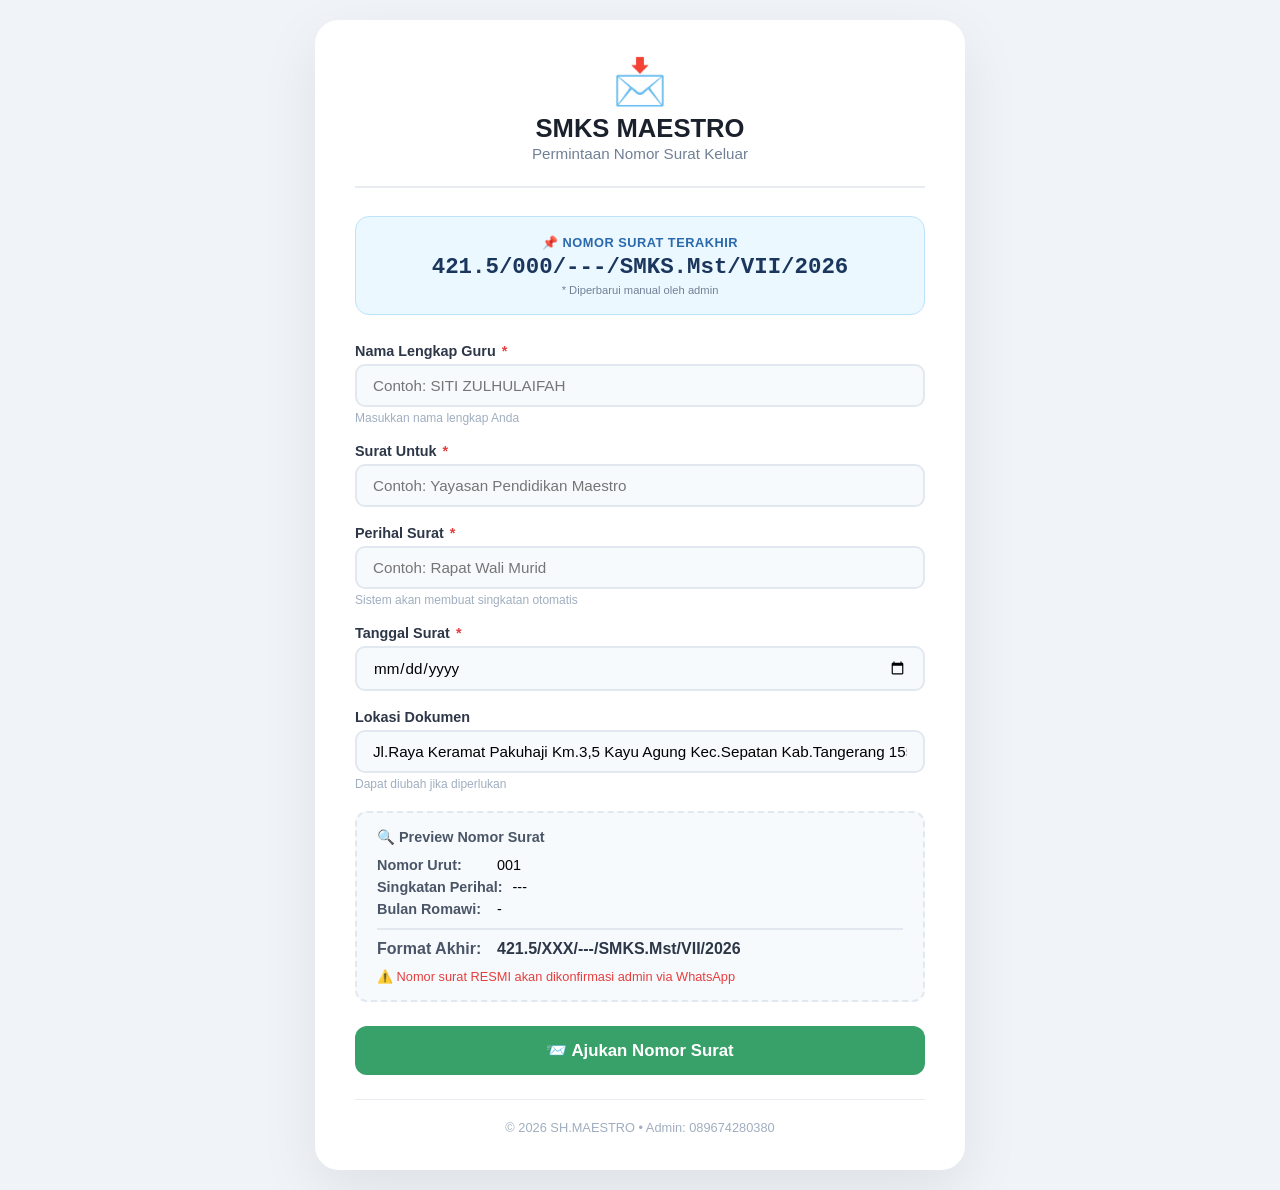
==== commit 4d2114db: "update website" ====
--- a/index.html
+++ b/index.html
@@ -9,107 +9,193 @@
         body {
             font-family: 'Segoe UI', Tahoma, Geneva, Verdana, sans-serif;
             background: #f0f4f8;
+            min-height: 100vh;
+            display: flex;
+            align-items: center;
+            justify-content: center;
             padding: 20px;
-            display: flex;
-            justify-content: center;
-            align-items: center;
-            min-height: 100vh;
         }
         .container {
-            max-width: 700px;
+            max-width: 650px;
             width: 100%;
             background: white;
-            border-radius: 20px;
-            padding: 30px 35px;
-            box-shadow: 0 10px 40px rgba(0,0,0,0.08);
+            border-radius: 24px;
+            padding: 35px 40px;
+            box-shadow: 0 20px 60px rgba(0,0,0,0.08);
         }
         .header {
             text-align: center;
-            margin-bottom: 24px;
-            padding-bottom: 20px;
-            border-bottom: 2px solid #e2e8f0;
-        }
-        .header h1 { font-size: 1.8rem; color: #2d3748; }
-        .header p { color: #718096; font-size: 0.95rem; }
-
-        .info-surat {
+            padding-bottom: 24px;
+            border-bottom: 2px solid #e8ecf1;
+            margin-bottom: 28px;
+        }
+        .header .logo {
+            font-size: 2.8rem;
+            display: block;
+            margin-bottom: 6px;
+        }
+        .header h1 {
+            font-size: 1.6rem;
+            color: #1a202c;
+            font-weight: 700;
+        }
+        .header p {
+            color: #718096;
+            font-size: 0.95rem;
+            margin-top: 2px;
+        }
+
+        /* Info Nomor Terakhir */
+        .info-box {
             background: #ebf8ff;
-            border-radius: 12px;
-            padding: 16px 20px;
-            margin-bottom: 24px;
+            border-radius: 14px;
+            padding: 18px 24px;
             text-align: center;
             border: 1px solid #bee3f8;
-        }
-        .info-surat .label { font-size: 0.85rem; color: #2a69ac; font-weight: 600; }
-        .info-surat .nomor { font-size: 1.3rem; font-weight: 700; color: #2a69ac; font-family: monospace; }
-
-        .form-group { margin-bottom: 16px; }
-        .form-group label { display: block; font-weight: 600; font-size: 0.9rem; color: #2d3748; margin-bottom: 4px; }
-        .form-group .required { color: #e53e3e; }
-        .form-group input, .form-group select, .form-group textarea {
+            margin-bottom: 28px;
+        }
+        .info-box .label {
+            font-size: 0.8rem;
+            font-weight: 600;
+            color: #2a69ac;
+            letter-spacing: 0.5px;
+        }
+        .info-box .nomor {
+            font-size: 1.4rem;
+            font-weight: 700;
+            color: #1a365d;
+            font-family: 'Courier New', monospace;
+            margin-top: 4px;
+            word-break: break-all;
+        }
+
+        /* Form */
+        .form-group { margin-bottom: 18px; }
+        .form-group label {
+            display: block;
+            font-weight: 600;
+            font-size: 0.9rem;
+            color: #2d3748;
+            margin-bottom: 5px;
+        }
+        .form-group .required { color: #e53e3e; margin-left: 2px; }
+        .form-group input, .form-group textarea {
             width: 100%;
-            padding: 10px 14px;
+            padding: 11px 16px;
             border: 2px solid #e2e8f0;
             border-radius: 10px;
             font-size: 0.95rem;
+            font-family: inherit;
             background: #f7fafc;
             transition: border-color 0.2s;
-            font-family: inherit;
-        }
-        .form-group input:focus, .form-group select:focus, .form-group textarea:focus {
+        }
+        .form-group input:focus, .form-group textarea:focus {
             outline: none;
             border-color: #4c51bf;
             background: white;
         }
-        .form-group input[readonly] { background: #edf2f7; color: #4a5568; }
-        .form-hint { font-size: 0.75rem; color: #a0aec0; margin-top: 4px; }
-
+        .form-group input[readonly] {
+            background: #edf2f7;
+            color: #4a5568;
+        }
+        .form-hint {
+            font-size: 0.75rem;
+            color: #a0aec0;
+            margin-top: 4px;
+        }
+
+        /* Preview */
         .preview-box {
             background: #f7fafc;
             border-radius: 12px;
             padding: 16px 20px;
-            margin: 16px 0 20px;
+            margin: 20px 0 24px;
             border: 2px dashed #e2e8f0;
         }
-        .preview-box h4 { font-size: 0.9rem; color: #4a5568; margin-bottom: 8px; }
-        .preview-row { display: flex; gap: 8px; padding: 2px 0; font-size: 0.9rem; flex-wrap: wrap; }
-        .preview-label { font-weight: 600; color: #4a5568; min-width: 120px; }
-        .preview-result { margin-top: 6px; padding-top: 8px; border-top: 2px solid #e2e8f0; font-weight: 700; color: #2d3748; font-size: 1rem; }
-        .preview-note { font-size: 0.8rem; color: #e53e3e; margin-top: 8px; }
-
+        .preview-box h4 {
+            font-size: 0.9rem;
+            color: #4a5568;
+            margin-bottom: 8px;
+        }
+        .preview-row {
+            display: flex;
+            gap: 10px;
+            padding: 3px 0;
+            font-size: 0.9rem;
+            flex-wrap: wrap;
+        }
+        .preview-label {
+            font-weight: 600;
+            color: #4a5568;
+            min-width: 110px;
+        }
+        .preview-result {
+            margin-top: 8px;
+            padding-top: 10px;
+            border-top: 2px solid #e2e8f0;
+            font-weight: 700;
+            color: #2d3748;
+            font-size: 1rem;
+        }
+        .preview-note {
+            font-size: 0.8rem;
+            color: #e53e3e;
+            margin-top: 8px;
+            font-weight: 500;
+        }
+
+        /* Buttons */
         .btn {
-            padding: 12px 28px;
+            width: 100%;
+            padding: 14px;
             border: none;
-            border-radius: 10px;
-            font-size: 1rem;
-            font-weight: 600;
+            border-radius: 12px;
+            font-size: 1.05rem;
+            font-weight: 700;
             cursor: pointer;
             transition: all 0.2s;
-            width: 100%;
-        }
-        .btn:hover { transform: translateY(-2px); box-shadow: 0 4px 12px rgba(0,0,0,0.15); }
-        .btn-primary { background: #4c51bf; color: white; }
-        .btn-success { background: #38a169; color: white; }
-        .btn-secondary { background: #e2e8f0; color: #2d3748; }
-
-        .alert { padding: 12px 16px; border-radius: 10px; margin: 12px 0; font-weight: 500; display: none; }
-        .alert-success { background: #c6f6d5; color: #276749; display: block; }
-        .alert-danger { background: #fed7d7; color: #9b2c2c; display: block; }
-        .alert-warning { background: #fefcbf; color: #975a16; display: block; }
+            color: white;
+            background: #38a169;
+        }
+        .btn:hover {
+            transform: translateY(-2px);
+            box-shadow: 0 6px 20px rgba(56, 161, 105, 0.3);
+        }
+        .btn:active { transform: scale(0.98); }
+
+        .alert {
+            padding: 14px 18px;
+            border-radius: 10px;
+            margin: 16px 0;
+            font-weight: 500;
+            display: none;
+        }
+        .alert-success {
+            background: #c6f6d5;
+            color: #276749;
+            display: block;
+            border: 1px solid #9ae6b4;
+        }
+        .alert-danger {
+            background: #fed7d7;
+            color: #9b2c2c;
+            display: block;
+            border: 1px solid #feb2b2;
+        }
 
         .footer {
             text-align: center;
             padding-top: 20px;
-            margin-top: 20px;
-            border-top: 1px solid #e2e8f0;
+            margin-top: 24px;
+            border-top: 1px solid #e8ecf1;
             color: #a0aec0;
             font-size: 0.8rem;
         }
-        .footer a { color: #4c51bf; text-decoration: none; }
-
-        @media (max-width: 600px) {
+
+        @media (max-width: 500px) {
             .container { padding: 20px; }
-            .header h1 { font-size: 1.4rem; }
+            .header h1 { font-size: 1.3rem; }
+            .info-box .nomor { font-size: 1.1rem; }
             .preview-row { flex-direction: column; gap: 2px; }
             .preview-label { min-width: unset; }
         }
@@ -117,24 +203,28 @@
 </head>
 <body>
 <div class="container">
-    <!-- Header -->
+    <!-- HEADER -->
     <div class="header">
-        <h1>📩 SMKS MAESTRO</h1>
+        <span class="logo">📩</span>
+        <h1>SMKS MAESTRO</h1>
         <p>Permintaan Nomor Surat Keluar</p>
     </div>
 
-    <!-- Info Nomor Terakhir -->
-    <div class="info-surat" id="infoSurat">
+    <!-- NOMOR SURAT TERAKHIR (MANUAL, DIATUR DI FILE) -->
+    <div class="info-box">
         <div class="label">📌 NOMOR SURAT TERAKHIR</div>
-        <div class="nomor" id="nomorTerakhir">421.5/000/---/SMKS.Mst/---/2026</div>
+        <div class="nomor" id="nomorTerakhir">421.5/000/---/SMKS.Mst/VII/2026</div>
+        <div style="font-size:0.7rem;color:#718096;margin-top:4px;">
+            * Diperbarui manual oleh admin
+        </div>
     </div>
 
-    <!-- Form -->
+    <!-- FORM -->
     <form id="suratForm">
         <div class="form-group">
             <label>Nama Lengkap Guru <span class="required">*</span></label>
             <input type="text" id="namaGuru" placeholder="Contoh: SITI ZULHULAIFAH" required />
-            <div class="form-hint">Masukkan nama lengkap sesuai data</div>
+            <div class="form-hint">Masukkan nama lengkap Anda</div>
         </div>
 
         <div class="form-group">
@@ -151,7 +241,6 @@
         <div class="form-group">
             <label>Tanggal Surat <span class="required">*</span></label>
             <input type="date" id="tanggalSurat" required />
-            <div class="form-hint">Pilih tanggal surat (berpengaruh pada bulan Romawi)</div>
         </div>
 
         <div class="form-group">
@@ -160,254 +249,211 @@
             <div class="form-hint">Dapat diubah jika diperlukan</div>
         </div>
 
+        <!-- PREVIEW -->
         <div class="preview-box">
-            <h4>🔍 Preview Format Nomor Surat</h4>
-            <div class="preview-row"><span class="preview-label">Kode Surat:</span> <span id="previewKode">421.5</span></div>
-            <div class="preview-row"><span class="preview-label">Nomor Urut:</span> <span id="previewNomor">XXX</span> <small>(akan otomatis)</small></div>
-            <div class="preview-row"><span class="preview-label">Singkatan Perihal:</span> <span id="previewSingkatan">-</span></div>
-            <div class="preview-row"><span class="preview-label">Bulan Romawi:</span> <span id="previewBulan">-</span></div>
-            <div class="preview-row preview-result"><span class="preview-label">Format Akhir:</span> <span id="previewHasil">421.5/XXX/---/SMKS.Mst/---/2026</span></div>
-            <div class="preview-note">⚠️ Nomor surat akan muncul setelah disetujui admin</div>
-        </div>
-
-        <button type="submit" class="btn btn-success">📨 Ajukan Nomor Surat</button>
+            <h4>🔍 Preview Nomor Surat</h4>
+            <div class="preview-row">
+                <span class="preview-label">Nomor Urut:</span>
+                <span id="previewNomor">XXX</span>
+            </div>
+            <div class="preview-row">
+                <span class="preview-label">Singkatan Perihal:</span>
+                <span id="previewSingkatan">-</span>
+            </div>
+            <div class="preview-row">
+                <span class="preview-label">Bulan Romawi:</span>
+                <span id="previewBulan">-</span>
+            </div>
+            <div class="preview-row preview-result">
+                <span class="preview-label">Format Akhir:</span>
+                <span id="previewHasil">421.5/XXX/---/SMKS.Mst/---/2026</span>
+            </div>
+            <div class="preview-note">⚠️ Nomor surat RESMI akan dikonfirmasi admin via WhatsApp</div>
+        </div>
+
+        <button type="submit" class="btn">📨 Ajukan Nomor Surat</button>
     </form>
 
     <div id="formResult" class="alert" style="display:none;"></div>
 
     <div class="footer">
-        <a href="admin.html">🔐 Admin</a> &bull; Data tersimpan di browser
+        &copy; 2026 SH.MAESTRO &bull; Admin: 089674280380
     </div>
 </div>
 
 <script>
 // ============================================================
-// SMKS MAESTRO - FORM PERMINTAAN SURAT (SEDERHANA)
+// SMKS MAESTRO - WEBSITE PERMINTAAN SURAT (TANPA DATABASE)
 // ============================================================
 
-const STORAGE_KEY = 'smks_maestro_data';
-
-// --- DATA DEFAULT ---
-function getDefaultData() {
-    return {
-        permintaan: [],
-        nomor_terakhir: { tahun: '2026', nomor: 0 },
-        log: []
-    };
-}
-
-// --- CRUD ---
-function getData() {
-    try {
-        const raw = localStorage.getItem(STORAGE_KEY);
-        if (raw) {
-            const data = JSON.parse(raw);
-            const def = getDefaultData();
-            for (let k in def) if (!(k in data)) data[k] = def[k];
-            return data;
-        }
-    } catch (e) {}
-    const def = getDefaultData();
-    localStorage.setItem(STORAGE_KEY, JSON.stringify(def));
-    return def;
-}
-
-function saveData(data) {
-    localStorage.setItem(STORAGE_KEY, JSON.stringify(data));
-}
-
-function getPermintaan() { return getData().permintaan || []; }
-function getPengaturan() { return getData().nomor_terakhir || { tahun: '2026', nomor: 0 }; }
-
-function tambahPermintaan(p) {
-    const data = getData();
-    data.permintaan.push(p);
-    data.nomor_terakhir.nomor = p.nomor_urut;
-    saveData(data);
-}
-
-function tambahLog(aktivitas) {
-    const data = getData();
-    data.log.push({
-        tanggal: new Date().toLocaleDateString('id-ID'),
-        waktu: new Date().toLocaleTimeString('id-ID'),
-        aktivitas
-    });
-    saveData(data);
-}
-
-// --- UTILITY ---
-function formatDate(date) {
-    const d = new Date(date);
-    return String(d.getDate()).padStart(2,'0') + '/' + String(d.getMonth()+1).padStart(2,'0') + '/' + d.getFullYear();
-}
-
-function formatDateFull(date) {
-    const d = new Date(date);
-    const months = ['Januari','Februari','Maret','April','Mei','Juni','Juli','Agustus','September','Oktober','November','Desember'];
-    return d.getDate() + ' ' + months[d.getMonth()] + ' ' + d.getFullYear();
-}
-
-function getBulanRomawi(m) {
-    return ['I','II','III','IV','V','VI','VII','VIII','IX','X','XI','XII'][m] || 'I';
-}
-
-function singkatPerihal(t) {
+// ========== KONFIGURASI ==========
+// 1. NOMOR SURAT TERAKHIR (Ubah manual di sini)
+const NOMOR_TERAKHIR = {
+    nomor: 0,          // <-- Ubah angka ini setiap kali ada surat baru
+    tahun: '2026',
+    bulan: 'VII'       // Jan=I, Feb=II, Mar=III, Apr=IV, Mei=V, Jun=VI, Jul=VII, dst
+};
+
+// 2. NOMOR WHATSAPP ADMIN
+const NOMOR_ADMIN = '089674280380';
+
+// ========== ELEMEN ==========
+const nomorTerakhirEl = document.getElementById('nomorTerakhir');
+const previewNomorEl = document.getElementById('previewNomor');
+const previewSingkatanEl = document.getElementById('previewSingkatan');
+const previewBulanEl = document.getElementById('previewBulan');
+const previewHasilEl = document.getElementById('previewHasil');
+
+const namaGuru = document.getElementById('namaGuru');
+const perihal = document.getElementById('perihal');
+const tanggalSurat = document.getElementById('tanggalSurat');
+
+// ========== UTILITY ==========
+function getBulanRomawi(month) {
+    const romawi = ['I', 'II', 'III', 'IV', 'V', 'VI', 'VII', 'VIII', 'IX', 'X', 'XI', 'XII'];
+    return romawi[month] || 'I';
+}
+
+function singkatPerihal(text) {
+    const words = text.trim().split(' ');
     let s = '';
-    t.trim().split(' ').forEach(w => {
-        let c = w.charAt(0).toUpperCase();
+    for (const w of words) {
+        const c = w.charAt(0).toUpperCase();
         if (c.match(/[A-Z]/)) s += c;
-    });
+    }
     return s || 'XXX';
 }
 
-function generateNomorSurat(kode, no, sing, tahun, bulan) {
-    return kode + '/' + String(no).padStart(3,'0') + '/' + sing + '/SMKS.Mst/' + bulan + '/' + tahun;
-}
-
-function showResult(id, msg, type) {
-    const el = document.getElementById(id);
-    if (!el) return;
-    el.style.display = 'block';
-    el.className = 'alert alert-' + type;
-    el.innerHTML = msg;
-    setTimeout(() => { el.style.display = 'none'; }, 8000);
-}
-
-// --- UPDATE NOMOR TERAKHIR ---
+function generateNomorSurat(no, sing, tahun, bulan) {
+    return '421.5/' + String(no).padStart(3, '0') + '/' + sing + '/SMKS.Mst/' + bulan + '/' + tahun;
+}
+
+// ========== UPDATE NOMOR TERAKHIR ==========
 function updateNomorTerakhir() {
-    const pengaturan = getPengaturan();
-    const no = pengaturan.nomor;
-    const tahun = pengaturan.tahun || '2026';
-    // Cari permintaan terakhir yang disetujui
-    const permintaan = getPermintaan();
-    const terakhir = permintaan.filter(p => p.status === 'disetujui').pop();
-    if (terakhir && terakhir.nomor_surat) {
-        document.getElementById('nomorTerakhir').textContent = terakhir.nomor_surat;
-    } else if (no > 0) {
-        // Jika ada nomor tapi belum ada yang disetujui
-        const bulan = getBulanRomawi(new Date().getMonth());
-        document.getElementById('nomorTerakhir').textContent = 
-            generateNomorSurat('421.5', no, '---', tahun, bulan);
-    } else {
-        document.getElementById('nomorTerakhir').textContent = '421.5/000/---/SMKS.Mst/---/' + tahun;
-    }
-}
-
-// --- PREVIEW ---
+    const no = NOMOR_TERAKHIR.nomor;
+    const tahun = NOMOR_TERAKHIR.tahun;
+    const bulan = NOMOR_TERAKHIR.bulan;
+    const sing = '---';
+    const nomorSurat = generateNomorSurat(no, sing, tahun, bulan);
+    nomorTerakhirEl.textContent = nomorSurat;
+}
+
+// ========== UPDATE PREVIEW ==========
 function updatePreview() {
-    const perihal = document.getElementById('perihal').value.trim();
-    const tglSurat = document.getElementById('tanggalSurat').value;
-    const pengaturan = getPengaturan();
-    const no = pengaturan.nomor + 1;
-    const sing = perihal ? singkatPerihal(perihal) : '---';
-
-    document.getElementById('previewSingkatan').textContent = sing;
-    document.getElementById('previewNomor').textContent = String(no).padStart(3,'0');
-
+    const perihalText = perihal.value.trim();
+    const tglSurat = tanggalSurat.value;
+    const no = NOMOR_TERAKHIR.nomor + 1;
+    const tahun = NOMOR_TERAKHIR.tahun;
+    const bulan = NOMOR_TERAKHIR.bulan;
+
+    const sing = perihalText ? singkatPerihal(perihalText) : '---';
+    previewSingkatanEl.textContent = sing;
+    previewNomorEl.textContent = String(no).padStart(3, '0');
+
+    // Bulan dari tanggal surat (jika dipilih)
+    let bulanDisplay = bulan;
+    let tahunDisplay = tahun;
     if (tglSurat) {
         const d = new Date(tglSurat);
-        const bulan = getBulanRomawi(d.getMonth());
-        const tahun = d.getFullYear();
-        document.getElementById('previewBulan').textContent = bulan + ' (' + tahun + ')';
-        document.getElementById('previewHasil').textContent = generateNomorSurat('421.5', 'XXX', sing, tahun, bulan);
+        bulanDisplay = getBulanRomawi(d.getMonth());
+        tahunDisplay = d.getFullYear();
+        previewBulanEl.textContent = bulanDisplay + ' (' + tahunDisplay + ')';
     } else {
-        document.getElementById('previewBulan').textContent = '-';
-        document.getElementById('previewHasil').textContent = '421.5/XXX/' + sing + '/SMKS.Mst/---/2026';
+        previewBulanEl.textContent = '-';
     }
-}
-
-// --- AJUKAN SURAT ---
-function ajukanSurat(e) {
+
+    previewHasilEl.textContent = generateNomorSurat('XXX', sing, tahunDisplay, bulanDisplay);
+}
+
+// ========== AJUKAN SURAT ==========
+async function ajukanSurat(e) {
     e.preventDefault();
 
-    const nama = document.getElementById('namaGuru').value.trim();
+    const nama = namaGuru.value.trim();
     const untuk = document.getElementById('suratUntuk').value.trim();
-    const perihal = document.getElementById('perihal').value.trim();
-    const tglSurat = document.getElementById('tanggalSurat').value;
+    const perihalText = perihal.value.trim();
+    const tglSurat = tanggalSurat.value;
     const lokasi = document.getElementById('lokasiDokumen').value.trim() || 'Jl.Raya Keramat Pakuhaji Km.3,5 Kayu Agung Kec.Sepatan Kab.Tangerang 15520';
-
-    // Validasi: nama lengkap minimal 3 kata atau 10 karakter
-    if (nama.length < 10) {
-        showResult('formResult', '❌ Masukkan nama lengkap yang valid (minimal 10 karakter)!', 'danger');
+    const resultEl = document.getElementById('formResult');
+
+    // Validasi
+    if (nama.length < 3) {
+        resultEl.style.display = 'block';
+        resultEl.className = 'alert alert-danger';
+        resultEl.innerHTML = '❌ Masukkan nama lengkap yang valid (minimal 3 karakter)!';
         return;
     }
-
-    if (!untuk || !perihal || !tglSurat) {
-        showResult('formResult', '❌ Semua field wajib diisi!', 'danger');
+    if (!untuk || !perihalText || !tglSurat) {
+        resultEl.style.display = 'block';
+        resultEl.className = 'alert alert-danger';
+        resultEl.innerHTML = '❌ Semua field wajib diisi!';
         return;
     }
 
-    const pengaturan = getPengaturan();
-    const no = pengaturan.nomor + 1;
+    const no = NOMOR_TERAKHIR.nomor + 1;
     const d = new Date(tglSurat);
-    const bulan = getBulanRomawi(d.getMonth());
+    const bulanRomawi = getBulanRomawi(d.getMonth());
     const tahun = d.getFullYear();
-    const sing = singkatPerihal(perihal);
-
-    const permintaan = {
-        id: Date.now().toString(),
-        guru: nama,
-        kode_surat: '421.5',
-        tanggal_input: formatDate(new Date()),
-        surat_untuk: untuk,
-        perihal: perihal,
-        tanggal_surat: formatDateFull(tglSurat),
-        lokasi_dokumen: lokasi,
-        nomor_urut: no,
-        bulan_romawi: bulan,
-        tahun: tahun,
-        singkatan: sing,
-        nomor_surat: null,
-        status: 'menunggu'
-    };
-
-    tambahPermintaan(permintaan);
-    tambahLog('Permintaan surat dari ' + nama + ' - ' + perihal);
-
-    // Kirim WhatsApp ke admin
-    const pesanWA = `📨 PERMINTAAN NOMOR SURAT BARU!
-
-👤 Nama: ${nama}
-📝 Perihal: ${perihal}
-🏢 Untuk: ${untuk}
-📅 Tanggal: ${formatDateFull(tglSurat)}
-📍 Lokasi: ${lokasi}
-📌 Nomor Urut: ${String(no).padStart(3,'0')}
-
-⏳ Status: Menunggu persetujuan admin.
-🔗 Login admin untuk setujui: https://nsosmksmaestro.netlify.app/admin.html`;
-
-    console.log('📱 WhatsApp ke Admin:\n' + pesanWA);
-    alert('📱 WhatsApp terkirim ke admin!\n\n' + pesanWA);
-
-    // Reset form
+    const sing = singkatPerihal(perihalText);
+    const nomorSementara = generateNomorSurat('XXX', sing, tahun, bulanRomawi);
+
+    // Buat pesan WhatsApp
+    const pesanWA = `📨 *PERMINTAAN NOMOR SURAT BARU*
+
+👤 *Nama:* ${nama}
+📝 *Perihal:* ${perihalText}
+🏢 *Untuk:* ${untuk}
+📅 *Tanggal:* ${d.getDate()} ${['Januari','Februari','Maret','April','Mei','Juni','Juli','Agustus','September','Oktober','November','Desember'][d.getMonth()]} ${tahun}
+📍 *Lokasi:* ${lokasi}
+
+📌 *Nomor Urut:* ${String(no).padStart(3,'0')}
+🔍 *Format Sementara:* ${nomorSementara}
+
+⏳ *Status:* Menunggu konfirmasi admin.
+📱 *Konfirmasi via WhatsApp ke:* ${NOMOR_ADMIN}
+
+---
+_Pesan ini dikirim otomatis dari sistem SMKS MAESTRO_`;
+
+    // Buat link WhatsApp
+    const waLink = `https://wa.me/62${NOMOR_ADMIN.replace(/^0/, '')}?text=${encodeURIComponent(pesanWA)}`;
+
+    // Buka WhatsApp di tab baru
+    window.open(waLink, '_blank');
+
+    // Tampilkan pesan sukses
+    resultEl.style.display = 'block';
+    resultEl.className = 'alert alert-success';
+    resultEl.innerHTML = `
+        ✅ Permintaan berhasil dikirim ke WhatsApp admin!<br><br>
+        <strong>Nama:</strong> ${nama}<br>
+        <strong>Perihal:</strong> ${perihalText}<br>
+        <strong>Nomor Urut:</strong> ${String(no).padStart(3,'0')}<br><br>
+        📱 WhatsApp akan terbuka. Kirim pesan untuk konfirmasi.
+    `;
+
+    // Reset form (kecuali lokasi)
     document.getElementById('suratForm').reset();
     document.getElementById('lokasiDokumen').value = 'Jl.Raya Keramat Pakuhaji Km.3,5 Kayu Agung Kec.Sepatan Kab.Tangerang 15520';
     updatePreview();
-    updateNomorTerakhir();
-
-    showResult('formResult', 
-        '✅ Permintaan nomor surat berhasil diajukan!<br><br>' +
-        '<strong>Nama:</strong> ' + nama + '<br>' +
-        '<strong>Perihal:</strong> ' + perihal + '<br>' +
-        '<strong>Nomor Urut:</strong> ' + String(no).padStart(3,'0') + '<br><br>' +
-        '⏳ Tunggu persetujuan admin via WhatsApp.',
-        'success'
-    );
-}
-
-// --- INIT ---
+
+    // Scroll ke atas
+    window.scrollTo({ top: 0, behavior: 'smooth' });
+}
+
+// ========== INIT ==========
 document.addEventListener('DOMContentLoaded', function() {
     updateNomorTerakhir();
     updatePreview();
 
+    // Event listeners
     document.getElementById('suratForm').addEventListener('submit', ajukanSurat);
-    document.getElementById('perihal').addEventListener('input', updatePreview);
-    document.getElementById('tanggalSurat').addEventListener('change', updatePreview);
-
-    console.log('✅ SMKS MAESTRO - Form Permintaan Surat');
-    console.log('📁 Data tersimpan di localStorage');
+    perihal.addEventListener('input', updatePreview);
+    tanggalSurat.addEventListener('change', updatePreview);
+
+    console.log('✅ SMKS MAESTRO - Permintaan Surat');
+    console.log('📌 Nomor terakhir:', NOMOR_TERAKHIR.nomor);
+    console.log('📱 Admin:', NOMOR_ADMIN);
 });
 </script>
 </body>
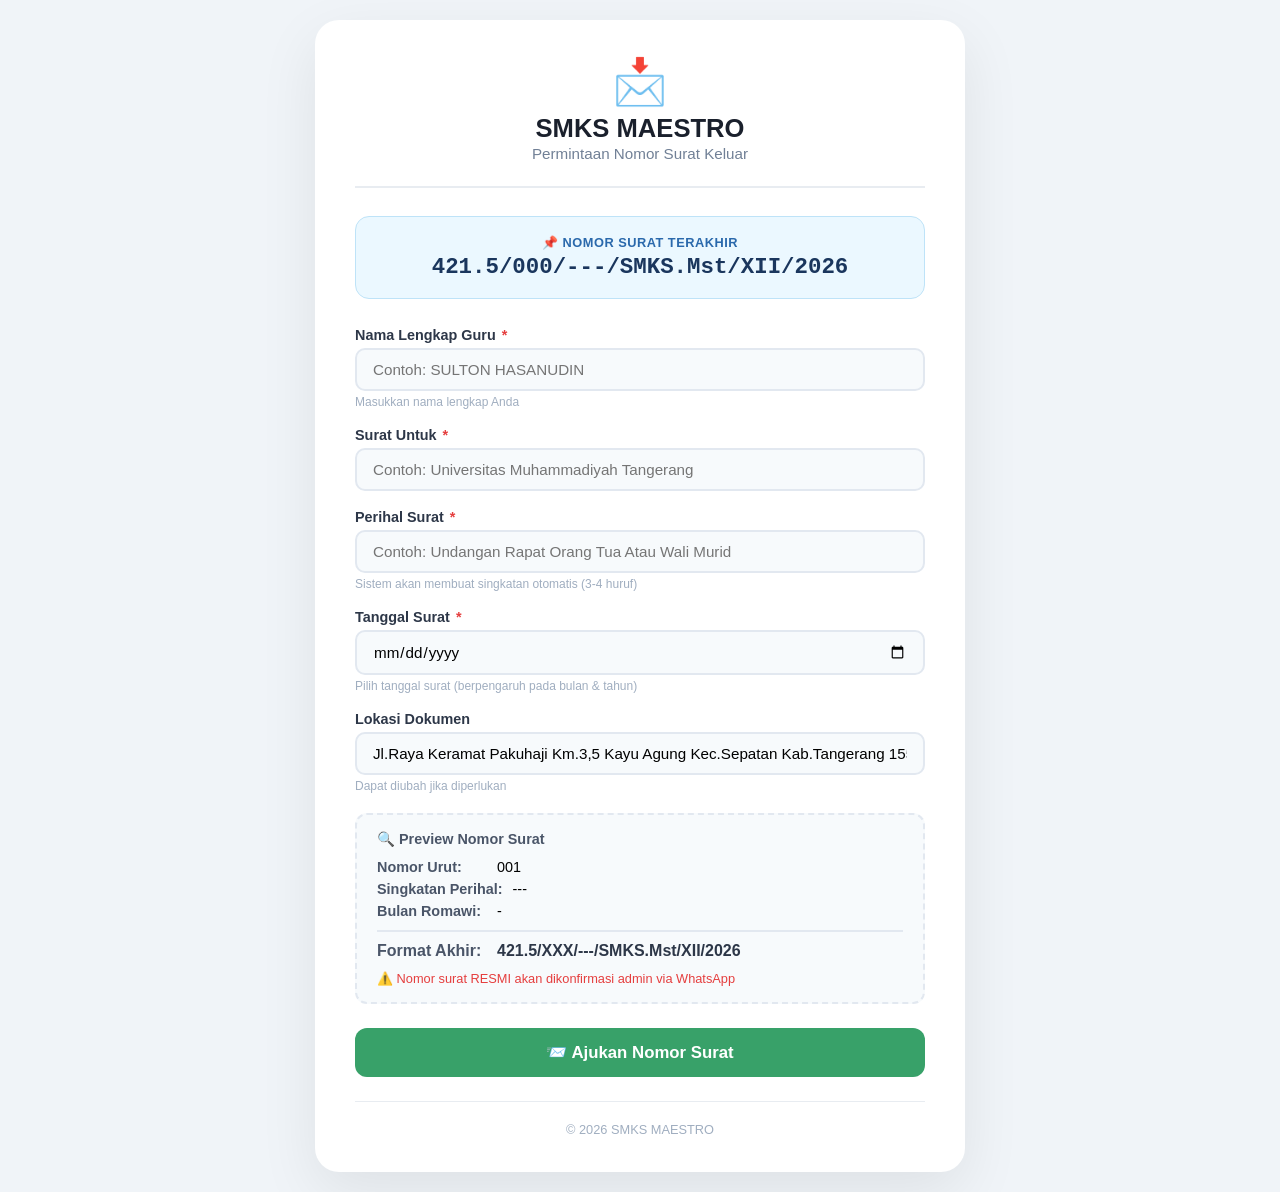
==== commit b1333f2e: "update nso otomatis" ====
--- a/index.html
+++ b/index.html
@@ -45,7 +45,6 @@
             margin-top: 2px;
         }
 
-        /* Info Nomor Terakhir */
         .info-box {
             background: #ebf8ff;
             border-radius: 14px;
@@ -69,7 +68,6 @@
             word-break: break-all;
         }
 
-        /* Form */
         .form-group { margin-bottom: 18px; }
         .form-group label {
             display: block;
@@ -104,7 +102,6 @@
             margin-top: 4px;
         }
 
-        /* Preview */
         .preview-box {
             background: #f7fafc;
             border-radius: 12px;
@@ -144,7 +141,6 @@
             font-weight: 500;
         }
 
-        /* Buttons */
         .btn {
             width: 100%;
             padding: 14px;
@@ -210,37 +206,35 @@
         <p>Permintaan Nomor Surat Keluar</p>
     </div>
 
-    <!-- NOMOR SURAT TERAKHIR (MANUAL, DIATUR DI FILE) -->
+    <!-- NOMOR SURAT TERAKHIR (OTOMATIS) -->
     <div class="info-box">
         <div class="label">📌 NOMOR SURAT TERAKHIR</div>
-        <div class="nomor" id="nomorTerakhir">421.5/000/---/SMKS.Mst/VII/2026</div>
-        <div style="font-size:0.7rem;color:#718096;margin-top:4px;">
-            * Diperbarui manual oleh admin
-        </div>
+        <div class="nomor" id="nomorTerakhir">421.5/000/---/SMKS.Mst/---/----</div>
     </div>
 
     <!-- FORM -->
     <form id="suratForm">
         <div class="form-group">
             <label>Nama Lengkap Guru <span class="required">*</span></label>
-            <input type="text" id="namaGuru" placeholder="Contoh: SITI ZULHULAIFAH" required />
+            <input type="text" id="namaGuru" placeholder="Contoh: SULTON HASANUDIN" required />
             <div class="form-hint">Masukkan nama lengkap Anda</div>
         </div>
 
         <div class="form-group">
             <label>Surat Untuk <span class="required">*</span></label>
-            <input type="text" id="suratUntuk" placeholder="Contoh: Yayasan Pendidikan Maestro" required />
+            <input type="text" id="suratUntuk" placeholder="Contoh: Universitas Muhammadiyah Tangerang" required />
         </div>
 
         <div class="form-group">
             <label>Perihal Surat <span class="required">*</span></label>
-            <input type="text" id="perihal" placeholder="Contoh: Rapat Wali Murid" required />
-            <div class="form-hint">Sistem akan membuat singkatan otomatis</div>
+            <input type="text" id="perihal" placeholder="Contoh: Undangan Rapat Orang Tua Atau Wali Murid" required />
+            <div class="form-hint">Sistem akan membuat singkatan otomatis (3-4 huruf)</div>
         </div>
 
         <div class="form-group">
             <label>Tanggal Surat <span class="required">*</span></label>
             <input type="date" id="tanggalSurat" required />
+            <div class="form-hint">Pilih tanggal surat (berpengaruh pada bulan & tahun)</div>
         </div>
 
         <div class="form-group">
@@ -266,7 +260,7 @@
             </div>
             <div class="preview-row preview-result">
                 <span class="preview-label">Format Akhir:</span>
-                <span id="previewHasil">421.5/XXX/---/SMKS.Mst/---/2026</span>
+                <span id="previewHasil">421.5/XXX/---/SMKS.Mst/---/----</span>
             </div>
             <div class="preview-note">⚠️ Nomor surat RESMI akan dikonfirmasi admin via WhatsApp</div>
         </div>
@@ -277,25 +271,22 @@
     <div id="formResult" class="alert" style="display:none;"></div>
 
     <div class="footer">
-        &copy; 2026 SH.MAESTRO &bull; Admin: 089674280380
+        &copy; 2026 SMKS MAESTRO
     </div>
 </div>
 
 <script>
 // ============================================================
-// SMKS MAESTRO - WEBSITE PERMINTAAN SURAT (TANPA DATABASE)
+// SMKS MAESTRO - PERMINTAAN SURAT (SEMUA OTOMATIS)
 // ============================================================
 
 // ========== KONFIGURASI ==========
-// 1. NOMOR SURAT TERAKHIR (Ubah manual di sini)
-const NOMOR_TERAKHIR = {
-    nomor: 0,          // <-- Ubah angka ini setiap kali ada surat baru
-    tahun: '2026',
-    bulan: 'VII'       // Jan=I, Feb=II, Mar=III, Apr=IV, Mei=V, Jun=VI, Jul=VII, dst
-};
-
-// 2. NOMOR WHATSAPP ADMIN
 const NOMOR_ADMIN = '089674280380';
+const KODE_SURAT = '421.5';
+const KODE_SEKOLAH = 'SMKS.Mst';
+
+// ========== DATA NOMOR TERAKHIR (OTOMATIS) ==========
+let nomorTerakhir = 0; // Akan diambil dari localStorage
 
 // ========== ELEMEN ==========
 const nomorTerakhirEl = document.getElementById('nomorTerakhir');
@@ -305,34 +296,87 @@
 const previewHasilEl = document.getElementById('previewHasil');
 
 const namaGuru = document.getElementById('namaGuru');
+const suratUntuk = document.getElementById('suratUntuk');
 const perihal = document.getElementById('perihal');
 const tanggalSurat = document.getElementById('tanggalSurat');
-
-// ========== UTILITY ==========
+const lokasiDokumen = document.getElementById('lokasiDokumen');
+
+// ========== FUNGSI UTILITY ==========
 function getBulanRomawi(month) {
     const romawi = ['I', 'II', 'III', 'IV', 'V', 'VI', 'VII', 'VIII', 'IX', 'X', 'XI', 'XII'];
     return romawi[month] || 'I';
 }
 
 function singkatPerihal(text) {
+    if (!text || text.trim() === '') return '---';
+    
+    // Ambil huruf kapital awal setiap kata
     const words = text.trim().split(' ');
-    let s = '';
+    let singkatan = '';
     for (const w of words) {
         const c = w.charAt(0).toUpperCase();
-        if (c.match(/[A-Z]/)) s += c;
-    }
-    return s || 'XXX';
+        if (c.match(/[A-Z]/)) {
+            singkatan += c;
+        }
+    }
+    
+    // Jika kurang dari 3 huruf, ambil 3 huruf pertama dari kata pertama
+    if (singkatan.length < 3) {
+        const firstWord = words[0] || '';
+        singkatan = firstWord.substring(0, 3).toUpperCase();
+    }
+    
+    // Maksimal 4 huruf
+    return singkatan.substring(0, 4);
 }
 
 function generateNomorSurat(no, sing, tahun, bulan) {
-    return '421.5/' + String(no).padStart(3, '0') + '/' + sing + '/SMKS.Mst/' + bulan + '/' + tahun;
+    return KODE_SURAT + '/' + String(no).padStart(3, '0') + '/' + sing + '/' + KODE_SEKOLAH + '/' + bulan + '/' + tahun;
+}
+
+function formatDateFull(date) {
+    const d = new Date(date);
+    const months = ['Januari', 'Februari', 'Maret', 'April', 'Mei', 'Juni', 'Juli', 'Agustus', 'September', 'Oktober', 'November', 'Desember'];
+    return d.getDate() + ' ' + months[d.getMonth()] + ' ' + d.getFullYear();
+}
+
+// ========== FUNGSI NOMOR TERAKHIR (LOCALSTORAGE) ==========
+function getNomorTerakhir() {
+    try {
+        const saved = localStorage.getItem('smks_nomor_terakhir');
+        if (saved) {
+            nomorTerakhir = parseInt(saved) || 0;
+        } else {
+            nomorTerakhir = 0;
+        }
+    } catch (e) {
+        nomorTerakhir = 0;
+    }
+    return nomorTerakhir;
+}
+
+function setNomorTerakhir(no) {
+    nomorTerakhir = no;
+    try {
+        localStorage.setItem('smks_nomor_terakhir', String(no));
+    } catch (e) {
+        // ignore
+    }
+}
+
+function incrementNomorTerakhir() {
+    const current = getNomorTerakhir();
+    const baru = current + 1;
+    setNomorTerakhir(baru);
+    return baru;
 }
 
 // ========== UPDATE NOMOR TERAKHIR ==========
 function updateNomorTerakhir() {
-    const no = NOMOR_TERAKHIR.nomor;
-    const tahun = NOMOR_TERAKHIR.tahun;
-    const bulan = NOMOR_TERAKHIR.bulan;
+    const no = getNomorTerakhir();
+    const now = new Date();
+    const tahun = now.getFullYear();
+    const bulan = getBulanRomawi(now.getMonth());
     const sing = '---';
     const nomorSurat = generateNomorSurat(no, sing, tahun, bulan);
     nomorTerakhirEl.textContent = nomorSurat;
@@ -342,27 +386,25 @@
 function updatePreview() {
     const perihalText = perihal.value.trim();
     const tglSurat = tanggalSurat.value;
-    const no = NOMOR_TERAKHIR.nomor + 1;
-    const tahun = NOMOR_TERAKHIR.tahun;
-    const bulan = NOMOR_TERAKHIR.bulan;
+    const no = getNomorTerakhir() + 1;
+
+    // Ambil tahun dan bulan dari tanggal surat
+    let tahun = new Date().getFullYear();
+    let bulanRomawi = getBulanRomawi(new Date().getMonth());
+    let tanggalDisplay = '-';
+
+    if (tglSurat) {
+        const d = new Date(tglSurat);
+        tahun = d.getFullYear();
+        bulanRomawi = getBulanRomawi(d.getMonth());
+        tanggalDisplay = bulanRomawi + ' (' + tahun + ')';
+    }
 
     const sing = perihalText ? singkatPerihal(perihalText) : '---';
     previewSingkatanEl.textContent = sing;
     previewNomorEl.textContent = String(no).padStart(3, '0');
-
-    // Bulan dari tanggal surat (jika dipilih)
-    let bulanDisplay = bulan;
-    let tahunDisplay = tahun;
-    if (tglSurat) {
-        const d = new Date(tglSurat);
-        bulanDisplay = getBulanRomawi(d.getMonth());
-        tahunDisplay = d.getFullYear();
-        previewBulanEl.textContent = bulanDisplay + ' (' + tahunDisplay + ')';
-    } else {
-        previewBulanEl.textContent = '-';
-    }
-
-    previewHasilEl.textContent = generateNomorSurat('XXX', sing, tahunDisplay, bulanDisplay);
+    previewBulanEl.textContent = tanggalDisplay;
+    previewHasilEl.textContent = generateNomorSurat('XXX', sing, tahun, bulanRomawi);
 }
 
 // ========== AJUKAN SURAT ==========
@@ -370,10 +412,10 @@
     e.preventDefault();
 
     const nama = namaGuru.value.trim();
-    const untuk = document.getElementById('suratUntuk').value.trim();
+    const untuk = suratUntuk.value.trim();
     const perihalText = perihal.value.trim();
     const tglSurat = tanggalSurat.value;
-    const lokasi = document.getElementById('lokasiDokumen').value.trim() || 'Jl.Raya Keramat Pakuhaji Km.3,5 Kayu Agung Kec.Sepatan Kab.Tangerang 15520';
+    const lokasi = lokasiDokumen.value.trim() || 'Jl.Raya Keramat Pakuhaji Km.3,5 Kayu Agung Kec.Sepatan Kab.Tangerang 15520';
     const resultEl = document.getElementById('formResult');
 
     // Validasi
@@ -390,12 +432,14 @@
         return;
     }
 
-    const no = NOMOR_TERAKHIR.nomor + 1;
+    // INCREMENT NOMOR TERAKHIR
+    const noBaru = incrementNomorTerakhir();
+
     const d = new Date(tglSurat);
     const bulanRomawi = getBulanRomawi(d.getMonth());
     const tahun = d.getFullYear();
     const sing = singkatPerihal(perihalText);
-    const nomorSementara = generateNomorSurat('XXX', sing, tahun, bulanRomawi);
+    const nomorSurat = generateNomorSurat(noBaru, sing, tahun, bulanRomawi);
 
     // Buat pesan WhatsApp
     const pesanWA = `📨 *PERMINTAAN NOMOR SURAT BARU*
@@ -403,14 +447,12 @@
 👤 *Nama:* ${nama}
 📝 *Perihal:* ${perihalText}
 🏢 *Untuk:* ${untuk}
-📅 *Tanggal:* ${d.getDate()} ${['Januari','Februari','Maret','April','Mei','Juni','Juli','Agustus','September','Oktober','November','Desember'][d.getMonth()]} ${tahun}
+📅 *Tanggal:* ${formatDateFull(tglSurat)}
 📍 *Lokasi:* ${lokasi}
 
-📌 *Nomor Urut:* ${String(no).padStart(3,'0')}
-🔍 *Format Sementara:* ${nomorSementara}
+📌 *Nomor Surat:* ${nomorSurat}
 
 ⏳ *Status:* Menunggu konfirmasi admin.
-📱 *Konfirmasi via WhatsApp ke:* ${NOMOR_ADMIN}
 
 ---
 _Pesan ini dikirim otomatis dari sistem SMKS MAESTRO_`;
@@ -420,6 +462,9 @@
 
     // Buka WhatsApp di tab baru
     window.open(waLink, '_blank');
+
+    // Update tampilan
+    updateNomorTerakhir();
 
     // Tampilkan pesan sukses
     resultEl.style.display = 'block';
@@ -428,13 +473,13 @@
         ✅ Permintaan berhasil dikirim ke WhatsApp admin!<br><br>
         <strong>Nama:</strong> ${nama}<br>
         <strong>Perihal:</strong> ${perihalText}<br>
-        <strong>Nomor Urut:</strong> ${String(no).padStart(3,'0')}<br><br>
+        <strong>Nomor Surat:</strong> ${nomorSurat}<br><br>
         📱 WhatsApp akan terbuka. Kirim pesan untuk konfirmasi.
     `;
 
     // Reset form (kecuali lokasi)
     document.getElementById('suratForm').reset();
-    document.getElementById('lokasiDokumen').value = 'Jl.Raya Keramat Pakuhaji Km.3,5 Kayu Agung Kec.Sepatan Kab.Tangerang 15520';
+    lokasiDokumen.value = 'Jl.Raya Keramat Pakuhaji Km.3,5 Kayu Agung Kec.Sepatan Kab.Tangerang 15520';
     updatePreview();
 
     // Scroll ke atas
@@ -451,8 +496,8 @@
     perihal.addEventListener('input', updatePreview);
     tanggalSurat.addEventListener('change', updatePreview);
 
-    console.log('✅ SMKS MAESTRO - Permintaan Surat');
-    console.log('📌 Nomor terakhir:', NOMOR_TERAKHIR.nomor);
+    console.log('✅ SMKS MAESTRO - Permintaan Surat (Otomatis)');
+    console.log('📌 Nomor terakhir:', getNomorTerakhir());
     console.log('📱 Admin:', NOMOR_ADMIN);
 });
 </script>
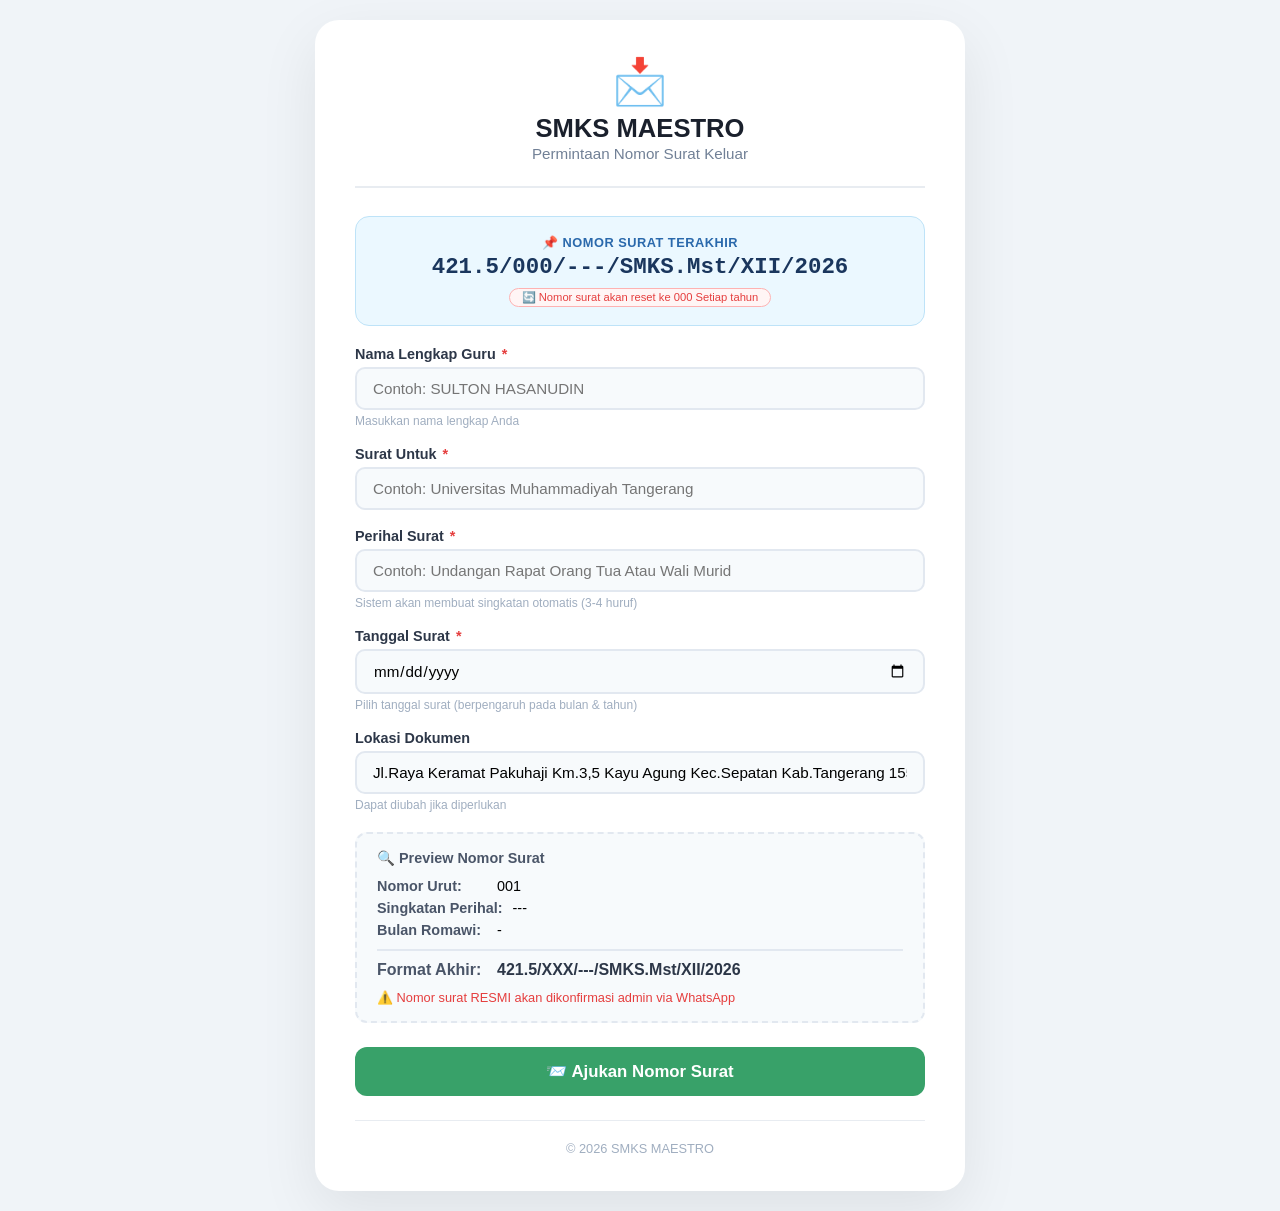
==== commit c73bbac5: "perbaharui nomor surat menjadi 003" ====
--- a/index.html
+++ b/index.html
@@ -45,13 +45,14 @@
             margin-top: 2px;
         }
 
+        /* Info Nomor Terakhir */
         .info-box {
             background: #ebf8ff;
             border-radius: 14px;
             padding: 18px 24px;
             text-align: center;
             border: 1px solid #bee3f8;
-            margin-bottom: 28px;
+            margin-bottom: 20px;
         }
         .info-box .label {
             font-size: 0.8rem;
@@ -66,6 +67,17 @@
             font-family: 'Courier New', monospace;
             margin-top: 4px;
             word-break: break-all;
+        }
+        /* KETERANGAN RESET TAHUNAN - TAMBAHAN BARU */
+        .info-box .reset-info {
+            font-size: 0.7rem;
+            color: #e53e3e;
+            background: #fff5f5;
+            display: inline-block;
+            padding: 2px 12px;
+            border-radius: 12px;
+            margin-top: 8px;
+            border: 1px solid #feb2b2;
         }
 
         .form-group { margin-bottom: 18px; }
@@ -206,10 +218,12 @@
         <p>Permintaan Nomor Surat Keluar</p>
     </div>
 
-    <!-- NOMOR SURAT TERAKHIR (OTOMATIS) -->
+    <!-- NOMOR SURAT TERAKHIR -->
     <div class="info-box">
         <div class="label">📌 NOMOR SURAT TERAKHIR</div>
-        <div class="nomor" id="nomorTerakhir">421.5/000/---/SMKS.Mst/---/----</div>
+        <div class="nomor" id="nomorTerakhir">421.5/003/---/SMKS.Mst/VII/2026</div>
+        <!-- KETERANGAN RESET TAHUNAN -->
+        <div class="reset-info">🔄 Nomor surat akan reset ke 000 Setiap tahun</div>
     </div>
 
     <!-- FORM -->
@@ -277,7 +291,7 @@
 
 <script>
 // ============================================================
-// SMKS MAESTRO - PERMINTAAN SURAT (SEMUA OTOMATIS)
+// SMKS MAESTRO - PERMINTAAN SURAT (OTOMATIS + RESET TAHUNAN)
 // ============================================================
 
 // ========== KONFIGURASI ==========
@@ -285,22 +299,6 @@
 const KODE_SURAT = '421.5';
 const KODE_SEKOLAH = 'SMKS.Mst';
 
-// ========== DATA NOMOR TERAKHIR (OTOMATIS) ==========
-let nomorTerakhir = 0; // Akan diambil dari localStorage
-
-// ========== ELEMEN ==========
-const nomorTerakhirEl = document.getElementById('nomorTerakhir');
-const previewNomorEl = document.getElementById('previewNomor');
-const previewSingkatanEl = document.getElementById('previewSingkatan');
-const previewBulanEl = document.getElementById('previewBulan');
-const previewHasilEl = document.getElementById('previewHasil');
-
-const namaGuru = document.getElementById('namaGuru');
-const suratUntuk = document.getElementById('suratUntuk');
-const perihal = document.getElementById('perihal');
-const tanggalSurat = document.getElementById('tanggalSurat');
-const lokasiDokumen = document.getElementById('lokasiDokumen');
-
 // ========== FUNGSI UTILITY ==========
 function getBulanRomawi(month) {
     const romawi = ['I', 'II', 'III', 'IV', 'V', 'VI', 'VII', 'VIII', 'IX', 'X', 'XI', 'XII'];
@@ -310,7 +308,6 @@
 function singkatPerihal(text) {
     if (!text || text.trim() === '') return '---';
     
-    // Ambil huruf kapital awal setiap kata
     const words = text.trim().split(' ');
     let singkatan = '';
     for (const w of words) {
@@ -320,13 +317,11 @@
         }
     }
     
-    // Jika kurang dari 3 huruf, ambil 3 huruf pertama dari kata pertama
     if (singkatan.length < 3) {
         const firstWord = words[0] || '';
         singkatan = firstWord.substring(0, 3).toUpperCase();
     }
     
-    // Maksimal 4 huruf
     return singkatan.substring(0, 4);
 }
 
@@ -340,27 +335,41 @@
     return d.getDate() + ' ' + months[d.getMonth()] + ' ' + d.getFullYear();
 }
 
-// ========== FUNGSI NOMOR TERAKHIR (LOCALSTORAGE) ==========
+// ========== FUNGSI NOMOR (LOCALSTORAGE + RESET TAHUNAN) ==========
+function getTahunSekarang() {
+    return new Date().getFullYear();
+}
+
 function getNomorTerakhir() {
     try {
-        const saved = localStorage.getItem('smks_nomor_terakhir');
+        const saved = localStorage.getItem('smks_nomor_data');
         if (saved) {
-            nomorTerakhir = parseInt(saved) || 0;
-        } else {
-            nomorTerakhir = 0;
+            const data = JSON.parse(saved);
+            const tahunTersimpan = data.tahun || 0;
+            const tahunSekarang = getTahunSekarang();
+            
+            // RESET OTOMATIS jika tahun berganti
+            if (tahunTersimpan !== tahunSekarang) {
+                localStorage.setItem('smks_nomor_data', JSON.stringify({ tahun: tahunSekarang, nomor: 0 }));
+                return 0;
+            }
+            return data.nomor || 0;
         }
     } catch (e) {
-        nomorTerakhir = 0;
-    }
-    return nomorTerakhir;
+        console.error('Error baca nomor:', e);
+    }
+    // Default pertama kali
+    const tahunSekarang = getTahunSekarang();
+    localStorage.setItem('smks_nomor_data', JSON.stringify({ tahun: tahunSekarang, nomor: 0 }));
+    return 0;
 }
 
 function setNomorTerakhir(no) {
-    nomorTerakhir = no;
+    const tahunSekarang = getTahunSekarang();
     try {
-        localStorage.setItem('smks_nomor_terakhir', String(no));
+        localStorage.setItem('smks_nomor_data', JSON.stringify({ tahun: tahunSekarang, nomor: no }));
     } catch (e) {
-        // ignore
+        console.error('Error simpan nomor:', e);
     }
 }
 
@@ -379,16 +388,15 @@
     const bulan = getBulanRomawi(now.getMonth());
     const sing = '---';
     const nomorSurat = generateNomorSurat(no, sing, tahun, bulan);
-    nomorTerakhirEl.textContent = nomorSurat;
+    document.getElementById('nomorTerakhir').textContent = nomorSurat;
 }
 
 // ========== UPDATE PREVIEW ==========
 function updatePreview() {
-    const perihalText = perihal.value.trim();
-    const tglSurat = tanggalSurat.value;
+    const perihalText = document.getElementById('perihal').value.trim();
+    const tglSurat = document.getElementById('tanggalSurat').value;
     const no = getNomorTerakhir() + 1;
 
-    // Ambil tahun dan bulan dari tanggal surat
     let tahun = new Date().getFullYear();
     let bulanRomawi = getBulanRomawi(new Date().getMonth());
     let tanggalDisplay = '-';
@@ -401,21 +409,21 @@
     }
 
     const sing = perihalText ? singkatPerihal(perihalText) : '---';
-    previewSingkatanEl.textContent = sing;
-    previewNomorEl.textContent = String(no).padStart(3, '0');
-    previewBulanEl.textContent = tanggalDisplay;
-    previewHasilEl.textContent = generateNomorSurat('XXX', sing, tahun, bulanRomawi);
+    document.getElementById('previewSingkatan').textContent = sing;
+    document.getElementById('previewNomor').textContent = String(no).padStart(3, '0');
+    document.getElementById('previewBulan').textContent = tanggalDisplay;
+    document.getElementById('previewHasil').textContent = generateNomorSurat('XXX', sing, tahun, bulanRomawi);
 }
 
 // ========== AJUKAN SURAT ==========
 async function ajukanSurat(e) {
     e.preventDefault();
 
-    const nama = namaGuru.value.trim();
-    const untuk = suratUntuk.value.trim();
-    const perihalText = perihal.value.trim();
-    const tglSurat = tanggalSurat.value;
-    const lokasi = lokasiDokumen.value.trim() || 'Jl.Raya Keramat Pakuhaji Km.3,5 Kayu Agung Kec.Sepatan Kab.Tangerang 15520';
+    const nama = document.getElementById('namaGuru').value.trim();
+    const untuk = document.getElementById('suratUntuk').value.trim();
+    const perihalText = document.getElementById('perihal').value.trim();
+    const tglSurat = document.getElementById('tanggalSurat').value;
+    const lokasi = document.getElementById('lokasiDokumen').value.trim() || 'Jl.Raya Keramat Pakuhaji Km.3,5 Kayu Agung Kec.Sepatan Kab.Tangerang 15520';
     const resultEl = document.getElementById('formResult');
 
     // Validasi
@@ -479,7 +487,7 @@
 
     // Reset form (kecuali lokasi)
     document.getElementById('suratForm').reset();
-    lokasiDokumen.value = 'Jl.Raya Keramat Pakuhaji Km.3,5 Kayu Agung Kec.Sepatan Kab.Tangerang 15520';
+    document.getElementById('lokasiDokumen').value = 'Jl.Raya Keramat Pakuhaji Km.3,5 Kayu Agung Kec.Sepatan Kab.Tangerang 15520';
     updatePreview();
 
     // Scroll ke atas
@@ -491,12 +499,11 @@
     updateNomorTerakhir();
     updatePreview();
 
-    // Event listeners
     document.getElementById('suratForm').addEventListener('submit', ajukanSurat);
-    perihal.addEventListener('input', updatePreview);
-    tanggalSurat.addEventListener('change', updatePreview);
-
-    console.log('✅ SMKS MAESTRO - Permintaan Surat (Otomatis)');
+    document.getElementById('perihal').addEventListener('input', updatePreview);
+    document.getElementById('tanggalSurat').addEventListener('change', updatePreview);
+
+    console.log('✅ SMKS MAESTRO - Permintaan Surat (Otomatis + Reset Tahunan)');
     console.log('📌 Nomor terakhir:', getNomorTerakhir());
     console.log('📱 Admin:', NOMOR_ADMIN);
 });
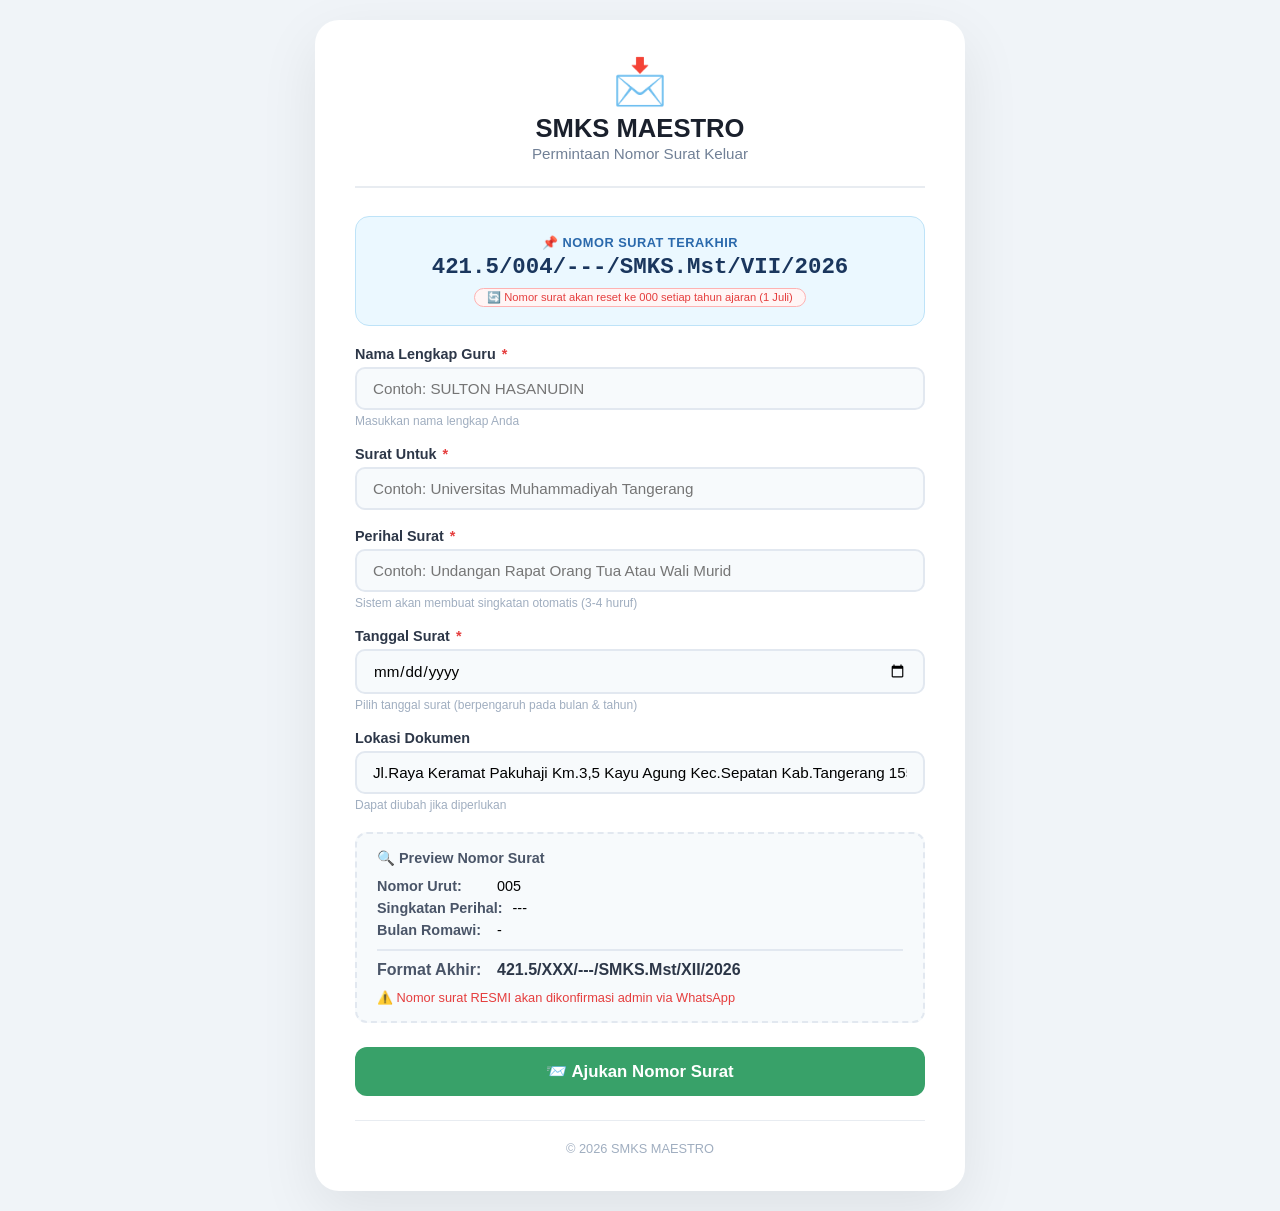
==== commit 0fd503c9: "update html nso" ====
--- a/index.html
+++ b/index.html
@@ -29,23 +29,10 @@
             border-bottom: 2px solid #e8ecf1;
             margin-bottom: 28px;
         }
-        .header .logo {
-            font-size: 2.8rem;
-            display: block;
-            margin-bottom: 6px;
-        }
-        .header h1 {
-            font-size: 1.6rem;
-            color: #1a202c;
-            font-weight: 700;
-        }
-        .header p {
-            color: #718096;
-            font-size: 0.95rem;
-            margin-top: 2px;
-        }
-
-        /* Info Nomor Terakhir */
+        .header .logo { font-size: 2.8rem; display: block; margin-bottom: 6px; }
+        .header h1 { font-size: 1.6rem; color: #1a202c; font-weight: 700; }
+        .header p { color: #718096; font-size: 0.95rem; margin-top: 2px; }
+
         .info-box {
             background: #ebf8ff;
             border-radius: 14px;
@@ -54,12 +41,7 @@
             border: 1px solid #bee3f8;
             margin-bottom: 20px;
         }
-        .info-box .label {
-            font-size: 0.8rem;
-            font-weight: 600;
-            color: #2a69ac;
-            letter-spacing: 0.5px;
-        }
+        .info-box .label { font-size: 0.8rem; font-weight: 600; color: #2a69ac; letter-spacing: 0.5px; }
         .info-box .nomor {
             font-size: 1.4rem;
             font-weight: 700;
@@ -68,7 +50,6 @@
             margin-top: 4px;
             word-break: break-all;
         }
-        /* KETERANGAN RESET TAHUNAN - TAMBAHAN BARU */
         .info-box .reset-info {
             font-size: 0.7rem;
             color: #e53e3e;
@@ -81,13 +62,7 @@
         }
 
         .form-group { margin-bottom: 18px; }
-        .form-group label {
-            display: block;
-            font-weight: 600;
-            font-size: 0.9rem;
-            color: #2d3748;
-            margin-bottom: 5px;
-        }
+        .form-group label { display: block; font-weight: 600; font-size: 0.9rem; color: #2d3748; margin-bottom: 5px; }
         .form-group .required { color: #e53e3e; margin-left: 2px; }
         .form-group input, .form-group textarea {
             width: 100%;
@@ -104,15 +79,8 @@
             border-color: #4c51bf;
             background: white;
         }
-        .form-group input[readonly] {
-            background: #edf2f7;
-            color: #4a5568;
-        }
-        .form-hint {
-            font-size: 0.75rem;
-            color: #a0aec0;
-            margin-top: 4px;
-        }
+        .form-group input[readonly] { background: #edf2f7; color: #4a5568; }
+        .form-hint { font-size: 0.75rem; color: #a0aec0; margin-top: 4px; }
 
         .preview-box {
             background: #f7fafc;
@@ -121,37 +89,11 @@
             margin: 20px 0 24px;
             border: 2px dashed #e2e8f0;
         }
-        .preview-box h4 {
-            font-size: 0.9rem;
-            color: #4a5568;
-            margin-bottom: 8px;
-        }
-        .preview-row {
-            display: flex;
-            gap: 10px;
-            padding: 3px 0;
-            font-size: 0.9rem;
-            flex-wrap: wrap;
-        }
-        .preview-label {
-            font-weight: 600;
-            color: #4a5568;
-            min-width: 110px;
-        }
-        .preview-result {
-            margin-top: 8px;
-            padding-top: 10px;
-            border-top: 2px solid #e2e8f0;
-            font-weight: 700;
-            color: #2d3748;
-            font-size: 1rem;
-        }
-        .preview-note {
-            font-size: 0.8rem;
-            color: #e53e3e;
-            margin-top: 8px;
-            font-weight: 500;
-        }
+        .preview-box h4 { font-size: 0.9rem; color: #4a5568; margin-bottom: 8px; }
+        .preview-row { display: flex; gap: 10px; padding: 3px 0; font-size: 0.9rem; flex-wrap: wrap; }
+        .preview-label { font-weight: 600; color: #4a5568; min-width: 110px; }
+        .preview-result { margin-top: 8px; padding-top: 10px; border-top: 2px solid #e2e8f0; font-weight: 700; color: #2d3748; font-size: 1rem; }
+        .preview-note { font-size: 0.8rem; color: #e53e3e; margin-top: 8px; font-weight: 500; }
 
         .btn {
             width: 100%;
@@ -165,31 +107,12 @@
             color: white;
             background: #38a169;
         }
-        .btn:hover {
-            transform: translateY(-2px);
-            box-shadow: 0 6px 20px rgba(56, 161, 105, 0.3);
-        }
+        .btn:hover { transform: translateY(-2px); box-shadow: 0 6px 20px rgba(56, 161, 105, 0.3); }
         .btn:active { transform: scale(0.98); }
 
-        .alert {
-            padding: 14px 18px;
-            border-radius: 10px;
-            margin: 16px 0;
-            font-weight: 500;
-            display: none;
-        }
-        .alert-success {
-            background: #c6f6d5;
-            color: #276749;
-            display: block;
-            border: 1px solid #9ae6b4;
-        }
-        .alert-danger {
-            background: #fed7d7;
-            color: #9b2c2c;
-            display: block;
-            border: 1px solid #feb2b2;
-        }
+        .alert { padding: 14px 18px; border-radius: 10px; margin: 16px 0; font-weight: 500; display: none; }
+        .alert-success { background: #c6f6d5; color: #276749; display: block; border: 1px solid #9ae6b4; }
+        .alert-danger { background: #fed7d7; color: #9b2c2c; display: block; border: 1px solid #feb2b2; }
 
         .footer {
             text-align: center;
@@ -211,22 +134,18 @@
 </head>
 <body>
 <div class="container">
-    <!-- HEADER -->
     <div class="header">
         <span class="logo">📩</span>
         <h1>SMKS MAESTRO</h1>
         <p>Permintaan Nomor Surat Keluar</p>
     </div>
 
-    <!-- NOMOR SURAT TERAKHIR -->
     <div class="info-box">
         <div class="label">📌 NOMOR SURAT TERAKHIR</div>
-        <div class="nomor" id="nomorTerakhir">421.5/003/---/SMKS.Mst/VII/2026</div>
-        <!-- KETERANGAN RESET TAHUNAN -->
-        <div class="reset-info">🔄 Nomor surat akan reset ke 000 Setiap tahun</div>
+        <div class="nomor" id="nomorTerakhir">421.5/004/---/SMKS.Mst/VII/2026</div>
+        <div class="reset-info">🔄 Nomor surat akan reset ke 000 setiap tahun ajaran (1 Juli)</div>
     </div>
 
-    <!-- FORM -->
     <form id="suratForm">
         <div class="form-group">
             <label>Nama Lengkap Guru <span class="required">*</span></label>
@@ -257,25 +176,12 @@
             <div class="form-hint">Dapat diubah jika diperlukan</div>
         </div>
 
-        <!-- PREVIEW -->
         <div class="preview-box">
             <h4>🔍 Preview Nomor Surat</h4>
-            <div class="preview-row">
-                <span class="preview-label">Nomor Urut:</span>
-                <span id="previewNomor">XXX</span>
-            </div>
-            <div class="preview-row">
-                <span class="preview-label">Singkatan Perihal:</span>
-                <span id="previewSingkatan">-</span>
-            </div>
-            <div class="preview-row">
-                <span class="preview-label">Bulan Romawi:</span>
-                <span id="previewBulan">-</span>
-            </div>
-            <div class="preview-row preview-result">
-                <span class="preview-label">Format Akhir:</span>
-                <span id="previewHasil">421.5/XXX/---/SMKS.Mst/---/----</span>
-            </div>
+            <div class="preview-row"><span class="preview-label">Nomor Urut:</span> <span id="previewNomor">XXX</span></div>
+            <div class="preview-row"><span class="preview-label">Singkatan Perihal:</span> <span id="previewSingkatan">-</span></div>
+            <div class="preview-row"><span class="preview-label">Bulan Romawi:</span> <span id="previewBulan">-</span></div>
+            <div class="preview-row preview-result"><span class="preview-label">Format Akhir:</span> <span id="previewHasil">421.5/XXX/---/SMKS.Mst/---/----</span></div>
             <div class="preview-note">⚠️ Nomor surat RESMI akan dikonfirmasi admin via WhatsApp</div>
         </div>
 
@@ -284,20 +190,18 @@
 
     <div id="formResult" class="alert" style="display:none;"></div>
 
-    <div class="footer">
-        &copy; 2026 SMKS MAESTRO
-    </div>
+    <div class="footer">&copy; 2026 SMKS MAESTRO</div>
 </div>
 
 <script>
 // ============================================================
-// SMKS MAESTRO - PERMINTAAN SURAT (OTOMATIS + RESET TAHUNAN)
+// SMKS MAESTRO - PERMINTAAN SURAT (RESET TAHUN AJARAN JULI)
 // ============================================================
 
-// ========== KONFIGURASI ==========
 const NOMOR_ADMIN = '089674280380';
 const KODE_SURAT = '421.5';
 const KODE_SEKOLAH = 'SMKS.Mst';
+const BULAN_RESET = 6; // Juli = bulan ke-6 (0-based: Jan=0, Jul=6)
 
 // ========== FUNGSI UTILITY ==========
 function getBulanRomawi(month) {
@@ -307,21 +211,16 @@
 
 function singkatPerihal(text) {
     if (!text || text.trim() === '') return '---';
-    
     const words = text.trim().split(' ');
     let singkatan = '';
     for (const w of words) {
         const c = w.charAt(0).toUpperCase();
-        if (c.match(/[A-Z]/)) {
-            singkatan += c;
-        }
-    }
-    
+        if (c.match(/[A-Z]/)) singkatan += c;
+    }
     if (singkatan.length < 3) {
         const firstWord = words[0] || '';
         singkatan = firstWord.substring(0, 3).toUpperCase();
     }
-    
     return singkatan.substring(0, 4);
 }
 
@@ -335,42 +234,66 @@
     return d.getDate() + ' ' + months[d.getMonth()] + ' ' + d.getFullYear();
 }
 
-// ========== FUNGSI NOMOR (LOCALSTORAGE + RESET TAHUNAN) ==========
-function getTahunSekarang() {
-    return new Date().getFullYear();
-}
-
+// ========== TAHUN AJARAN (JULI - JUNI) ==========
+function getTahunAjaran() {
+    const now = new Date();
+    const bulan = now.getMonth();
+    const tahun = now.getFullYear();
+    // Jika bulan < Juli (0-5), maka tahun ajaran = tahun - 1
+    if (bulan < BULAN_RESET) {
+        return tahun - 1;
+    }
+    return tahun;
+}
+
+function getTahunAjaranFromDate(date) {
+    const d = new Date(date);
+    const bulan = d.getMonth();
+    const tahun = d.getFullYear();
+    if (bulan < BULAN_RESET) {
+        return tahun - 1;
+    }
+    return tahun;
+}
+
+// ========== FUNGSI NOMOR (LOCALSTORAGE + RESET TAHUN AJARAN) ==========
 function getNomorTerakhir() {
     try {
         const saved = localStorage.getItem('smks_nomor_data');
         if (saved) {
             const data = JSON.parse(saved);
             const tahunTersimpan = data.tahun || 0;
-            const tahunSekarang = getTahunSekarang();
+            const tahunAjaranSekarang = getTahunAjaran();
             
-            // RESET OTOMATIS jika tahun berganti
-            if (tahunTersimpan !== tahunSekarang) {
-                localStorage.setItem('smks_nomor_data', JSON.stringify({ tahun: tahunSekarang, nomor: 0 }));
+            // RESET OTOMATIS jika tahun ajaran berganti
+            if (tahunTersimpan !== tahunAjaranSekarang) {
+                localStorage.setItem('smks_nomor_data', JSON.stringify({ 
+                    tahun: tahunAjaranSekarang, 
+                    nomor: 0 
+                }));
                 return 0;
             }
             return data.nomor || 0;
         }
-    } catch (e) {
-        console.error('Error baca nomor:', e);
-    }
-    // Default pertama kali
-    const tahunSekarang = getTahunSekarang();
-    localStorage.setItem('smks_nomor_data', JSON.stringify({ tahun: tahunSekarang, nomor: 0 }));
-    return 0;
+    } catch (e) { console.error('Error baca nomor:', e); }
+    
+    // DEFAULT PERTAMA KALI: SET KE 004
+    const tahunAjaran = getTahunAjaran();
+    localStorage.setItem('smks_nomor_data', JSON.stringify({ 
+        tahun: tahunAjaran, 
+        nomor: 4 
+    }));
+    return 4;
 }
 
 function setNomorTerakhir(no) {
-    const tahunSekarang = getTahunSekarang();
+    const tahunAjaran = getTahunAjaran();
     try {
-        localStorage.setItem('smks_nomor_data', JSON.stringify({ tahun: tahunSekarang, nomor: no }));
-    } catch (e) {
-        console.error('Error simpan nomor:', e);
-    }
+        localStorage.setItem('smks_nomor_data', JSON.stringify({ 
+            tahun: tahunAjaran, 
+            nomor: no 
+        }));
+    } catch (e) { console.error('Error simpan nomor:', e); }
 }
 
 function incrementNomorTerakhir() {
@@ -380,18 +303,19 @@
     return baru;
 }
 
-// ========== UPDATE NOMOR TERAKHIR ==========
+// ========== UPDATE NOMOR TERAKHIR (TAMPILAN) ==========
 function updateNomorTerakhir() {
     const no = getNomorTerakhir();
-    const now = new Date();
-    const tahun = now.getFullYear();
-    const bulan = getBulanRomawi(now.getMonth());
+    const tahunAjaran = getTahunAjaran();
+    // Tampilkan dengan bulan Juli (VII) dan tahun ajaran
+    const bulanTampilan = 'VII';
+    const tahunTampilan = tahunAjaran;
     const sing = '---';
-    const nomorSurat = generateNomorSurat(no, sing, tahun, bulan);
+    const nomorSurat = generateNomorSurat(no, sing, tahunTampilan, bulanTampilan);
     document.getElementById('nomorTerakhir').textContent = nomorSurat;
 }
 
-// ========== UPDATE PREVIEW ==========
+// ========== UPDATE PREVIEW (MENGGUNAKAN TANGGAL SURAT) ==========
 function updatePreview() {
     const perihalText = document.getElementById('perihal').value.trim();
     const tglSurat = document.getElementById('tanggalSurat').value;
@@ -403,7 +327,7 @@
 
     if (tglSurat) {
         const d = new Date(tglSurat);
-        tahun = d.getFullYear();
+        tahun = getTahunAjaranFromDate(tglSurat);
         bulanRomawi = getBulanRomawi(d.getMonth());
         tanggalDisplay = bulanRomawi + ' (' + tahun + ')';
     }
@@ -426,7 +350,6 @@
     const lokasi = document.getElementById('lokasiDokumen').value.trim() || 'Jl.Raya Keramat Pakuhaji Km.3,5 Kayu Agung Kec.Sepatan Kab.Tangerang 15520';
     const resultEl = document.getElementById('formResult');
 
-    // Validasi
     if (nama.length < 3) {
         resultEl.style.display = 'block';
         resultEl.className = 'alert alert-danger';
@@ -440,16 +363,15 @@
         return;
     }
 
-    // INCREMENT NOMOR TERAKHIR
+    // INCREMENT NOMOR
     const noBaru = incrementNomorTerakhir();
-
     const d = new Date(tglSurat);
     const bulanRomawi = getBulanRomawi(d.getMonth());
-    const tahun = d.getFullYear();
+    const tahun = getTahunAjaranFromDate(tglSurat);
     const sing = singkatPerihal(perihalText);
     const nomorSurat = generateNomorSurat(noBaru, sing, tahun, bulanRomawi);
 
-    // Buat pesan WhatsApp
+    // PESAN WHATSAPP
     const pesanWA = `📨 *PERMINTAAN NOMOR SURAT BARU*
 
 👤 *Nama:* ${nama}
@@ -465,16 +387,12 @@
 ---
 _Pesan ini dikirim otomatis dari sistem SMKS MAESTRO_`;
 
-    // Buat link WhatsApp
     const waLink = `https://wa.me/62${NOMOR_ADMIN.replace(/^0/, '')}?text=${encodeURIComponent(pesanWA)}`;
-
-    // Buka WhatsApp di tab baru
     window.open(waLink, '_blank');
 
-    // Update tampilan
+    // UPDATE TAMPILAN
     updateNomorTerakhir();
 
-    // Tampilkan pesan sukses
     resultEl.style.display = 'block';
     resultEl.className = 'alert alert-success';
     resultEl.innerHTML = `
@@ -485,17 +403,19 @@
         📱 WhatsApp akan terbuka. Kirim pesan untuk konfirmasi.
     `;
 
-    // Reset form (kecuali lokasi)
     document.getElementById('suratForm').reset();
     document.getElementById('lokasiDokumen').value = 'Jl.Raya Keramat Pakuhaji Km.3,5 Kayu Agung Kec.Sepatan Kab.Tangerang 15520';
     updatePreview();
-
-    // Scroll ke atas
     window.scrollTo({ top: 0, behavior: 'smooth' });
 }
 
 // ========== INIT ==========
 document.addEventListener('DOMContentLoaded', function() {
+    // PASTIKAN DATA AWAL 004 dengan TAHUN AJARAN
+    if (!localStorage.getItem('smks_nomor_data')) {
+        const tahun = getTahunAjaran();
+        localStorage.setItem('smks_nomor_data', JSON.stringify({ tahun: tahun, nomor: 4 }));
+    }
     updateNomorTerakhir();
     updatePreview();
 
@@ -503,7 +423,8 @@
     document.getElementById('perihal').addEventListener('input', updatePreview);
     document.getElementById('tanggalSurat').addEventListener('change', updatePreview);
 
-    console.log('✅ SMKS MAESTRO - Permintaan Surat (Otomatis + Reset Tahunan)');
+    console.log('✅ SMKS MAESTRO - Permintaan Surat (Reset per 1 Juli)');
+    console.log('📌 Tahun ajaran:', getTahunAjaran());
     console.log('📌 Nomor terakhir:', getNomorTerakhir());
     console.log('📱 Admin:', NOMOR_ADMIN);
 });
